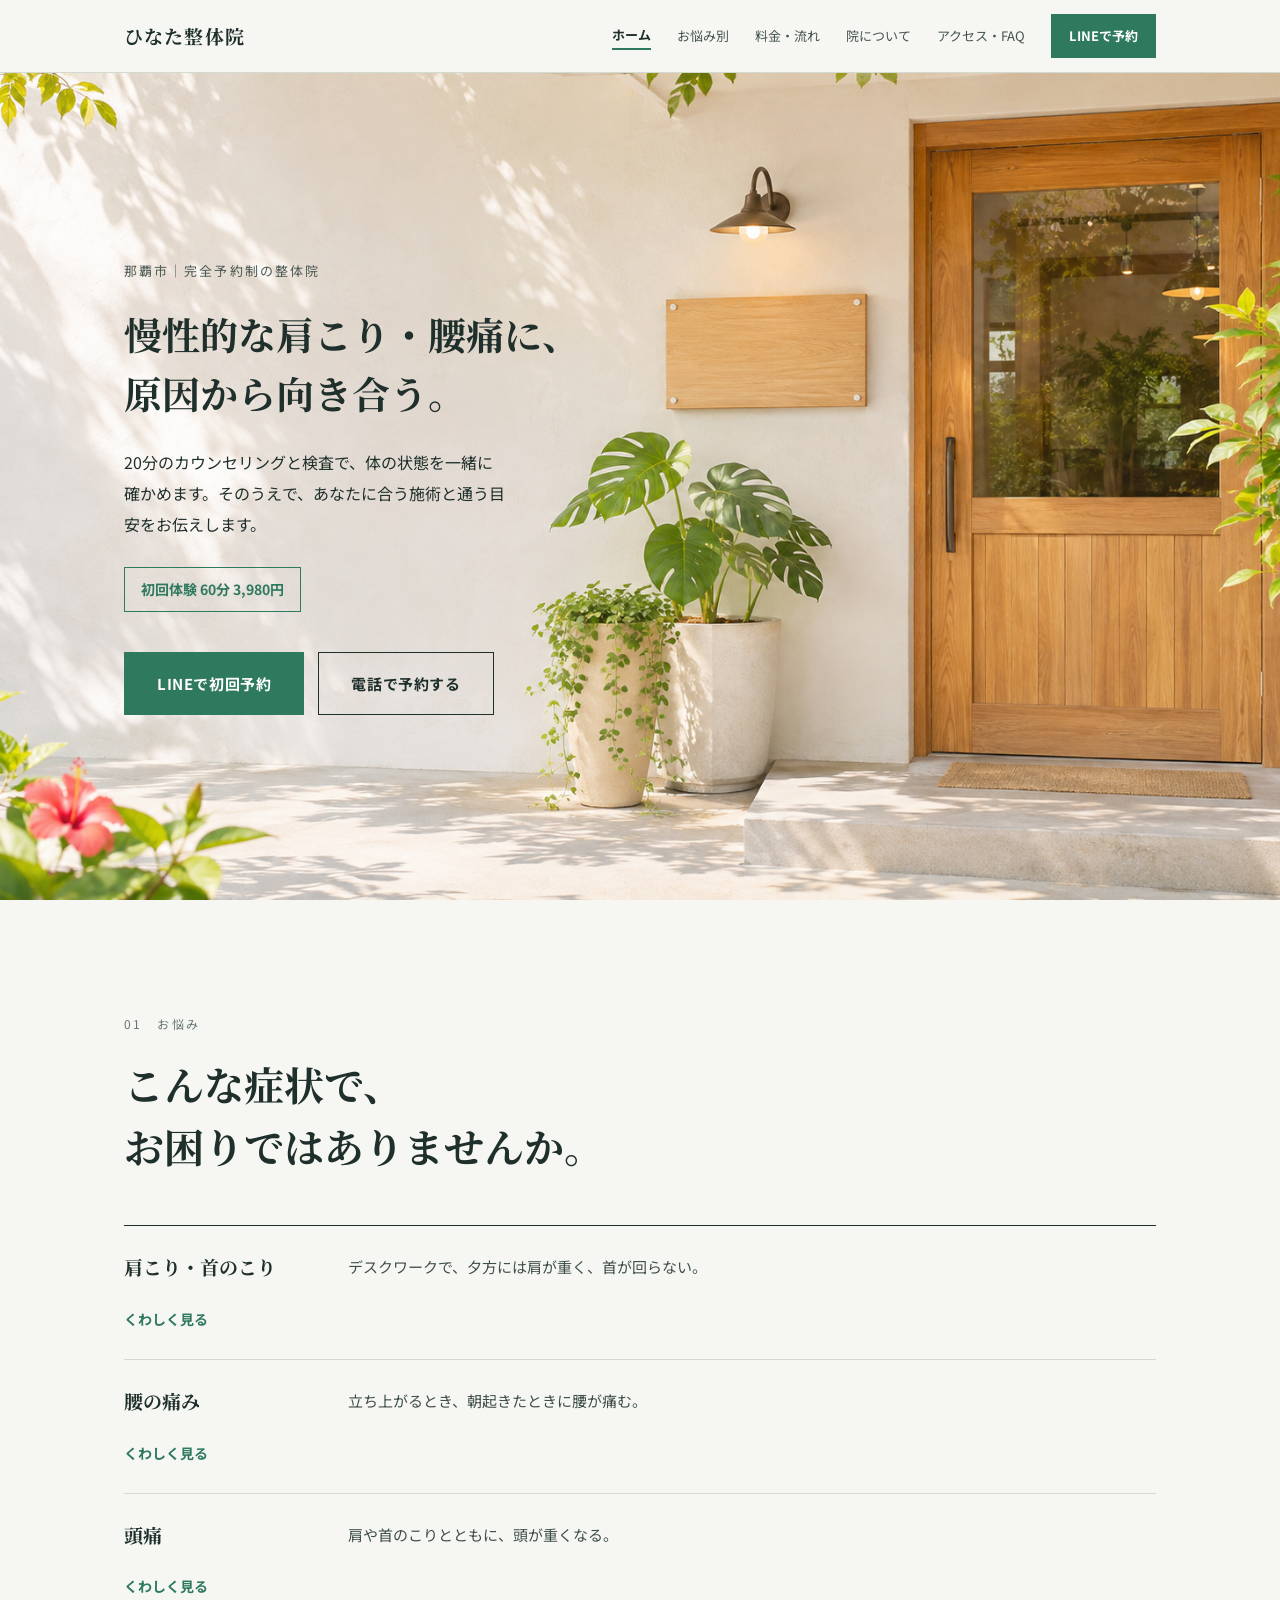
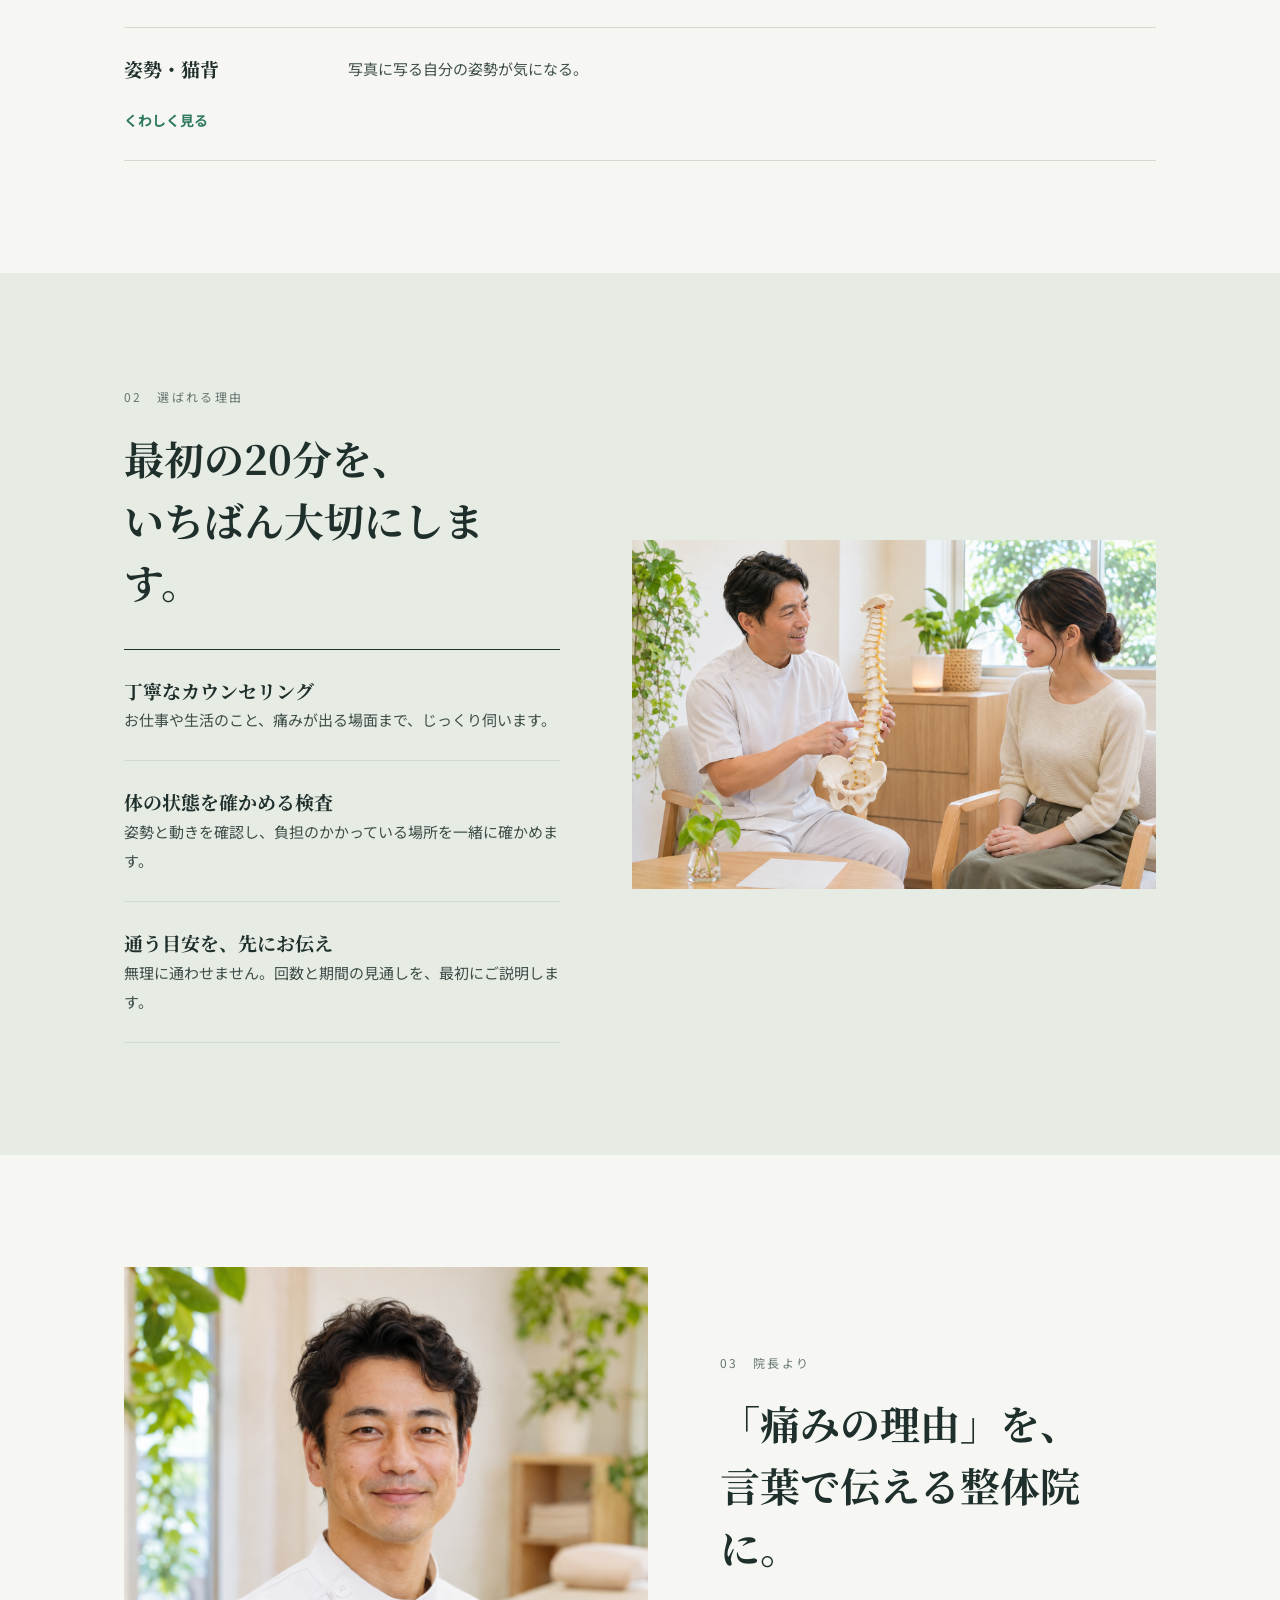
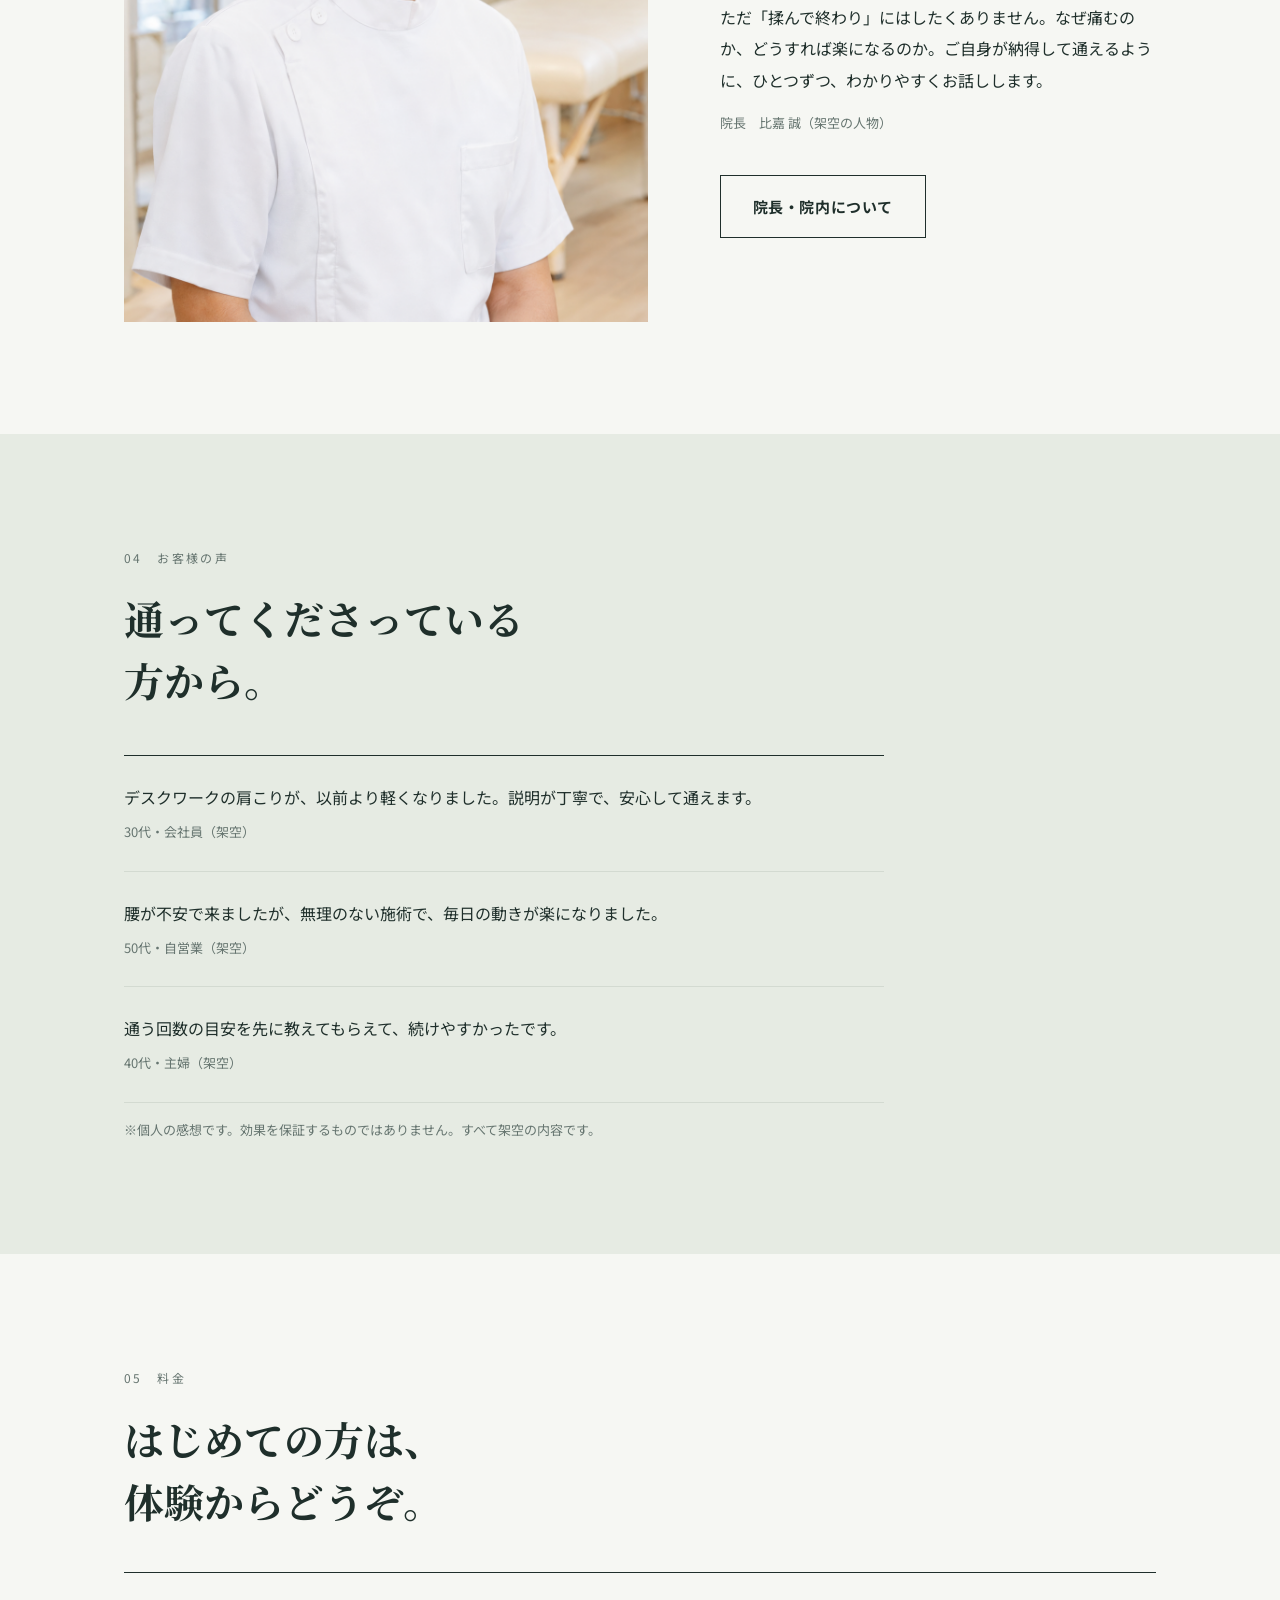
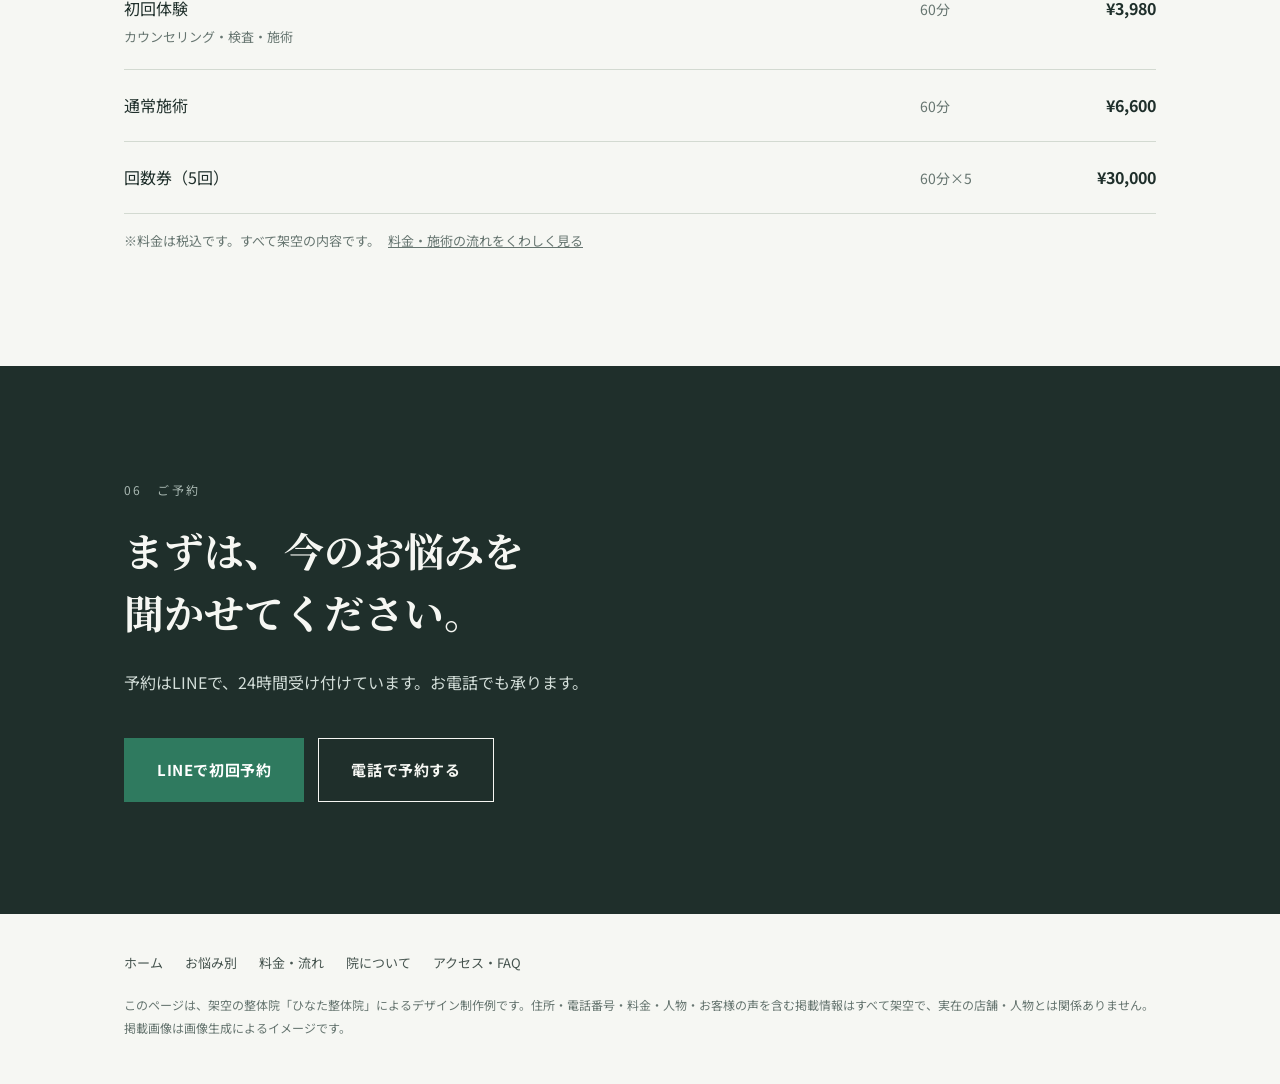
==== index.html @ 73a2a400 "サイトを追加 Co-Authored-By: Claude Sonnet 5.5 <noreply@anthropic.com>" ====
<!doctype html>
<html lang="ja" class="home">
<head>
<meta charset="utf-8">
<meta name="viewport" content="width=device-width, initial-scale=1">
<title>ひなた整体院｜那覇市の肩こり・腰痛の整体｜初回体験あり</title>
<meta name="description" content="那覇市の整体院「ひなた整体院」。慢性的な肩こり・腰痛・頭痛・姿勢の悩みに、20分のカウンセリングと検査から向き合います。初回体験3,980円。※架空の整体院によるデザイン制作例です。">
<script type="application/ld+json">
{"@context":"https://schema.org","@type":"HealthAndBeautyBusiness","name":"ひなた整体院（架空）","address":{"@type":"PostalAddress","addressRegion":"沖縄県","addressLocality":"那覇市","streetAddress":"○○1-2-3"},"telephone":"098-000-0000","openingHours":"Mo-Sa 09:30-20:00"}
</script>
<link rel="preconnect" href="https://fonts.googleapis.com">
<link rel="preconnect" href="https://fonts.gstatic.com" crossorigin>
<link href="https://fonts.googleapis.com/css2?family=Noto+Sans+JP:wght@400;500;700&family=Noto+Serif+JP:wght@500;700&display=swap" rel="stylesheet">
<link rel="stylesheet" href="style.css">
</head>
<body>
<header>
  <div class="wrap">
    <a class="brand" href="index.html">ひなた整体院</a>
    <nav>
      <a class="cur" href="index.html">ホーム</a>
      <a href="symptoms.html">お悩み別</a>
      <a href="price.html">料金・流れ</a>
      <a href="about.html">院について</a>
      <a href="access.html">アクセス・FAQ</a>
      <a class="btn-s" href="#" data-link="line">LINEで予約</a>
    </nav>
  </div>
</header>

<main>
  <div class="hero">
    <img src="images/hero.png" alt="ひなた整体院の入口">
    <div class="wrap">
      <div class="copy">
        <p class="sub">那覇市｜完全予約制の整体院</p>
        <h1>慢性的な肩こり・腰痛に、<br>原因から向き合う。</h1>
        <p class="lead">20分のカウンセリングと検査で、体の状態を一緒に確かめます。そのうえで、あなたに合う施術と通う目安をお伝えします。</p>
        <span class="offer">初回体験 60分 3,980円</span>
        <div class="actions">
          <a class="btn primary" href="#" data-link="line">LINEで初回予約</a>
          <a class="btn ghost" href="tel:0980000000">電話で予約する</a>
        </div>
      </div>
    </div>
  </div>

  <section>
    <div class="wrap">
      <p class="label">01　お悩み</p>
      <h2>こんな症状で、<br>お困りではありませんか。</h2>
      <ul class="rows">
        <li><h3>肩こり・首のこり</h3><p>デスクワークで、夕方には肩が重く、首が回らない。</p><a href="symptoms.html#shoulder">くわしく見る</a></li>
        <li><h3>腰の痛み</h3><p>立ち上がるとき、朝起きたときに腰が痛む。</p><a href="symptoms.html#back">くわしく見る</a></li>
        <li><h3>頭痛</h3><p>肩や首のこりとともに、頭が重くなる。</p><a href="symptoms.html#head">くわしく見る</a></li>
        <li><h3>姿勢・猫背</h3><p>写真に写る自分の姿勢が気になる。</p><a href="symptoms.html#posture">くわしく見る</a></li>
      </ul>
    </div>
  </section>

  <section class="tint">
    <div class="wrap split">
      <div>
        <p class="label">02　選ばれる理由</p>
        <h2>最初の20分を、<br>いちばん大切にします。</h2>
        <ul class="rows" style="margin-top:36px">
          <li style="grid-template-columns:1fr"><div><h3>丁寧なカウンセリング</h3><p>お仕事や生活のこと、痛みが出る場面まで、じっくり伺います。</p></div></li>
          <li style="grid-template-columns:1fr"><div><h3>体の状態を確かめる検査</h3><p>姿勢と動きを確認し、負担のかかっている場所を一緒に確かめます。</p></div></li>
          <li style="grid-template-columns:1fr"><div><h3>通う目安を、先にお伝え</h3><p>無理に通わせません。回数と期間の見通しを、最初にご説明します。</p></div></li>
        </ul>
      </div>
      <img class="land" src="images/counseling.png" alt="院長が脊柱の模型で説明するカウンセリングの様子" loading="lazy">
    </div>
  </section>

  <section>
    <div class="wrap split rev mobfirst">
      <img class="port" src="images/doctor.png" alt="院長の比嘉誠" loading="lazy">
      <div>
        <p class="label">03　院長より</p>
        <h2>「痛みの理由」を、<br>言葉で伝える整体院に。</h2>
        <p class="lead">ただ「揉んで終わり」にはしたくありません。なぜ痛むのか、どうすれば楽になるのか。ご自身が納得して通えるように、ひとつずつ、わかりやすくお話しします。</p>
        <p class="note">院長　比嘉 誠（架空の人物）</p>
        <div class="actions"><a class="btn ghost" href="about.html">院長・院内について</a></div>
      </div>
    </div>
  </section>

  <section class="tint voice">
    <div class="wrap">
      <p class="label">04　お客様の声</p>
      <h2>通ってくださっている<br>方から。</h2>
      <ul>
        <li><p>デスクワークの肩こりが、以前より軽くなりました。説明が丁寧で、安心して通えます。</p><span>30代・会社員（架空）</span></li>
        <li><p>腰が不安で来ましたが、無理のない施術で、毎日の動きが楽になりました。</p><span>50代・自営業（架空）</span></li>
        <li><p>通う回数の目安を先に教えてもらえて、続けやすかったです。</p><span>40代・主婦（架空）</span></li>
      </ul>
      <p class="note">※個人の感想です。効果を保証するものではありません。すべて架空の内容です。</p>
    </div>
  </section>

  <section>
    <div class="wrap">
      <p class="label">05　料金</p>
      <h2>はじめての方は、<br>体験からどうぞ。</h2>
      <div class="price">
        <div class="row"><div>初回体験<small>カウンセリング・検査・施術</small></div><span>60分</span><em>¥3,980</em></div>
        <div class="row"><div>通常施術</div><span>60分</span><em>¥6,600</em></div>
        <div class="row"><div>回数券（5回）</div><span>60分×5</span><em>¥30,000</em></div>
      </div>
      <p class="note">※料金は税込です。すべて架空の内容です。<a href="price.html" style="margin-left:8px">料金・施術の流れをくわしく見る</a></p>
    </div>
  </section>

  <section class="cta">
    <div class="wrap">
      <p class="label">06　ご予約</p>
      <h2>まずは、今のお悩みを<br>聞かせてください。</h2>
      <p class="lead">予約はLINEで、24時間受け付けています。お電話でも承ります。</p>
      <div class="actions">
        <a class="btn primary" href="#" data-link="line">LINEで初回予約</a>
        <a class="btn ghost" href="tel:0980000000">電話で予約する</a>
      </div>
    </div>
  </section>
</main>

<footer>
  <div class="wrap">
    <nav><a href="index.html">ホーム</a><a href="symptoms.html">お悩み別</a><a href="price.html">料金・流れ</a><a href="about.html">院について</a><a href="access.html">アクセス・FAQ</a></nav>
    このページは、架空の整体院「ひなた整体院」によるデザイン制作例です。住所・電話番号・料金・人物・お客様の声を含む掲載情報はすべて架空で、実在の店舗・人物とは関係ありません。掲載画像は画像生成によるイメージです。
  </div>
</footer>

<nav class="bar" aria-label="ご予約"><a class="main" href="#" data-link="line">LINEで予約</a><a href="tel:0980000000">電話</a></nav>
</body>
</html>
---- style.css ----
:root{--ink:#1f2f2b;--paper:#f6f7f3;--sand:#e6ebe3;--accent:#2f7a5f;--mute:#667570;--line:#d3dad1;--gutter:24px}
*{box-sizing:border-box;margin:0;padding:0}
html{scroll-behavior:smooth}
body{font-family:"Noto Sans JP",sans-serif;color:var(--ink);background:var(--paper);line-height:1.95;font-size:16px;-webkit-font-smoothing:antialiased}
img{display:block;max-width:100%;height:auto}
a{color:inherit}
.wrap{max-width:1080px;margin:0 auto;padding:0 var(--gutter)}

/* header */
header{position:relative;z-index:5;background:var(--paper);border-bottom:1px solid var(--line)}
header .wrap{display:flex;justify-content:space-between;align-items:center;height:72px}
.brand{font-family:"Noto Serif JP",serif;font-weight:700;font-size:19px;letter-spacing:.06em;text-decoration:none}
header nav{display:flex;gap:26px;align-items:center}
header nav a{text-decoration:none;font-size:13px;color:#46544f}
header nav a.cur{font-weight:700;color:var(--ink);border-bottom:2px solid var(--accent)}
header nav a.btn-s{background:var(--accent);color:#fff;padding:9px 18px;font-weight:700;border:0}

/* buttons */
.btn{display:inline-block;text-decoration:none;font-weight:700;font-size:15px;letter-spacing:.04em;padding:16px 32px;border:1px solid var(--accent)}
.btn.primary{background:var(--accent);color:#fff}
.btn.primary:hover{background:#25644e;border-color:#25644e}
.btn.ghost{color:var(--ink);border-color:var(--ink)}
.btn.ghost:hover{background:var(--ink);color:var(--paper)}
.actions{display:flex;flex-wrap:wrap;gap:14px;margin-top:40px}

/* typography */
section{padding:112px 0}
.label{font-size:12px;letter-spacing:.2em;color:var(--mute);margin-bottom:18px}
h1,h2,h3{font-family:"Noto Serif JP",serif;line-height:1.55}
h2{font-size:clamp(26px,3.6vw,40px)}
.lead{margin-top:24px;max-width:34em}
.note{margin-top:14px;font-size:13px;color:var(--mute)}

/* hero (home) */
.hero{position:relative;min-height:calc(100svh - 73px);display:flex;align-items:center;background:var(--sand);overflow:hidden}
.hero img{position:absolute;inset:0;width:100%;height:100%;object-fit:cover;object-position:72% center}
.hero .wrap{position:relative;z-index:2;width:100%}
.hero .copy{max-width:480px}
.hero .sub{font-size:13px;letter-spacing:.16em;color:#4b5a55;margin-bottom:22px}
.hero h1{font-size:clamp(26px,3vw,38px)}
.hero .lead{max-width:24em}
.offer{display:inline-block;margin-top:26px;padding:8px 16px;border:1px solid var(--accent);color:var(--accent);font-weight:700;font-size:14px}

/* page title (sub pages) */
.pagehead{padding:72px 0 24px}
.pagehead h1{font-size:clamp(28px,4vw,42px)}
.pagehead .lead{margin-top:16px}

/* lists */
.rows{list-style:none;border-top:1px solid var(--ink);margin-top:48px}
.rows li{display:grid;grid-template-columns:200px 1fr;gap:24px;padding:26px 0;border-bottom:1px solid var(--line)}
.rows li h3{font-size:19px}
.rows li p{font-size:15px;color:#3f4e49}
.rows li a{font-size:14px;font-weight:700;color:var(--accent);text-decoration:none}

/* grids */
.split{display:grid;grid-template-columns:5fr 6fr;gap:72px;align-items:center}
.split.rev{grid-template-columns:6fr 5fr}
.split img{width:100%;object-fit:cover}
.split img.land{aspect-ratio:3/2}
.split img.port{aspect-ratio:4/5}
.tint{background:var(--sand)}

/* price table */
.price{margin-top:40px;border-top:1px solid var(--ink)}
.price .row{display:grid;grid-template-columns:1fr 90px 130px;gap:16px;padding:20px 0;border-bottom:1px solid var(--line);align-items:baseline}
.price .row span{color:var(--mute);font-size:14px}
.price .row em{font-style:normal;font-weight:700;text-align:right}
.price .row small{display:block;font-size:13px;color:var(--mute)}

/* steps */
.steps{list-style:none;margin-top:40px;border-top:1px solid var(--ink)}
.steps li{padding:22px 0;border-bottom:1px solid var(--line)}
.steps b{display:block;font-size:18px}
.steps span{font-size:15px;color:#3f4e49}

/* voice */
.voice ul{list-style:none;margin-top:44px;max-width:760px;border-top:1px solid var(--ink)}
.voice li{padding:26px 0;border-bottom:1px solid var(--line)}
.voice li span{display:block;margin-top:6px;font-size:13px;color:var(--mute)}

/* faq / info */
.faq{margin-top:40px;max-width:760px;border-top:1px solid var(--ink)}
.faq div{padding:22px 0;border-bottom:1px solid var(--line)}
.faq b{display:block}
.faq span{font-size:15px;color:#3f4e49}
.info{margin-top:32px;border-top:1px solid var(--ink)}
.info .row{display:grid;grid-template-columns:100px 1fr;gap:16px;padding:16px 0;border-bottom:1px solid var(--line);font-size:15px}
.info dt{color:var(--mute)}
.info a{text-decoration:underline;text-underline-offset:3px}

/* cta band */
.cta{background:var(--ink);color:var(--paper)}
.cta .label{color:#a9b8b2}
.cta .lead{color:#d3ded9}
.cta .btn.ghost{color:var(--paper);border-color:var(--paper)}
.cta .btn.ghost:hover{background:var(--paper);color:var(--ink)}

footer{padding:36px 0 44px;font-size:12px;color:var(--mute)}
footer nav{display:flex;flex-wrap:wrap;gap:8px 22px;margin-bottom:18px}
footer nav a{text-decoration:none;font-size:13px;color:#46544f}
.bar{display:none}

@media(max-width:820px){
  :root{--gutter:20px}
  section{padding:72px 0}
  header nav a:not(.btn-s){display:none}
  .hero{flex-direction:column;align-items:stretch;min-height:0;padding-top:48px}
  .hero .wrap{order:1}
  .hero .copy{max-width:none}
  .hero img{order:2;position:static;aspect-ratio:4/5;height:auto;margin-top:44px;object-position:78% center}
  .rows li{grid-template-columns:1fr;gap:6px}
  .split,.split.rev{grid-template-columns:1fr;gap:36px}
  .split.mobfirst img{order:-1}
  .price .row{grid-template-columns:1fr auto;gap:2px 12px}
  .price .row span{grid-column:1;grid-row:2}
  .price .row em{grid-column:2;grid-row:1 / span 2;align-self:center}
  .actions .btn{flex:1 1 100%;text-align:center}
  body{padding-bottom:68px}
  .bar{display:grid;grid-template-columns:1.4fr 1fr;position:fixed;left:0;right:0;bottom:0;z-index:20;background:var(--paper);border-top:1px solid var(--line)}
  .bar a{text-align:center;text-decoration:none;font-size:14px;font-weight:700;padding:14px 4px}
  .bar a.main{background:var(--accent);color:#fff}
  .bar a+a{border-left:1px solid var(--line)}
}
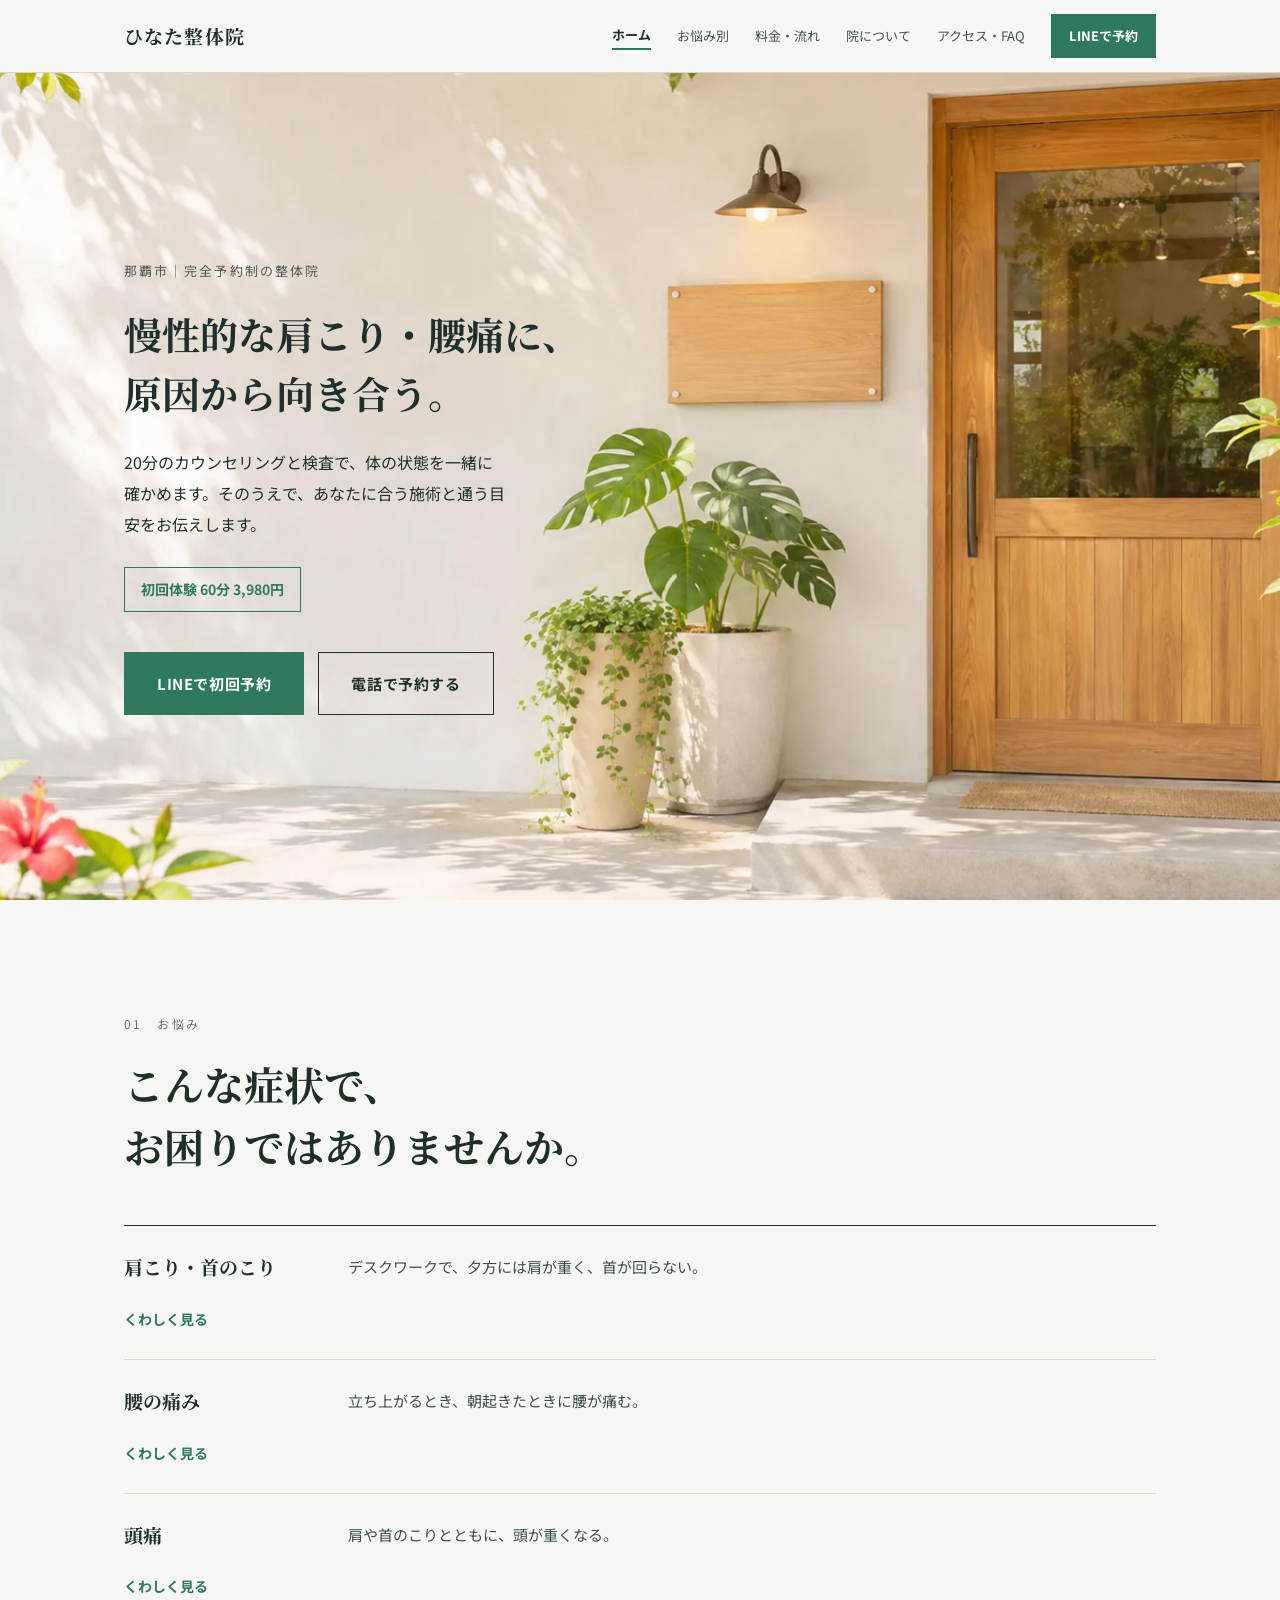
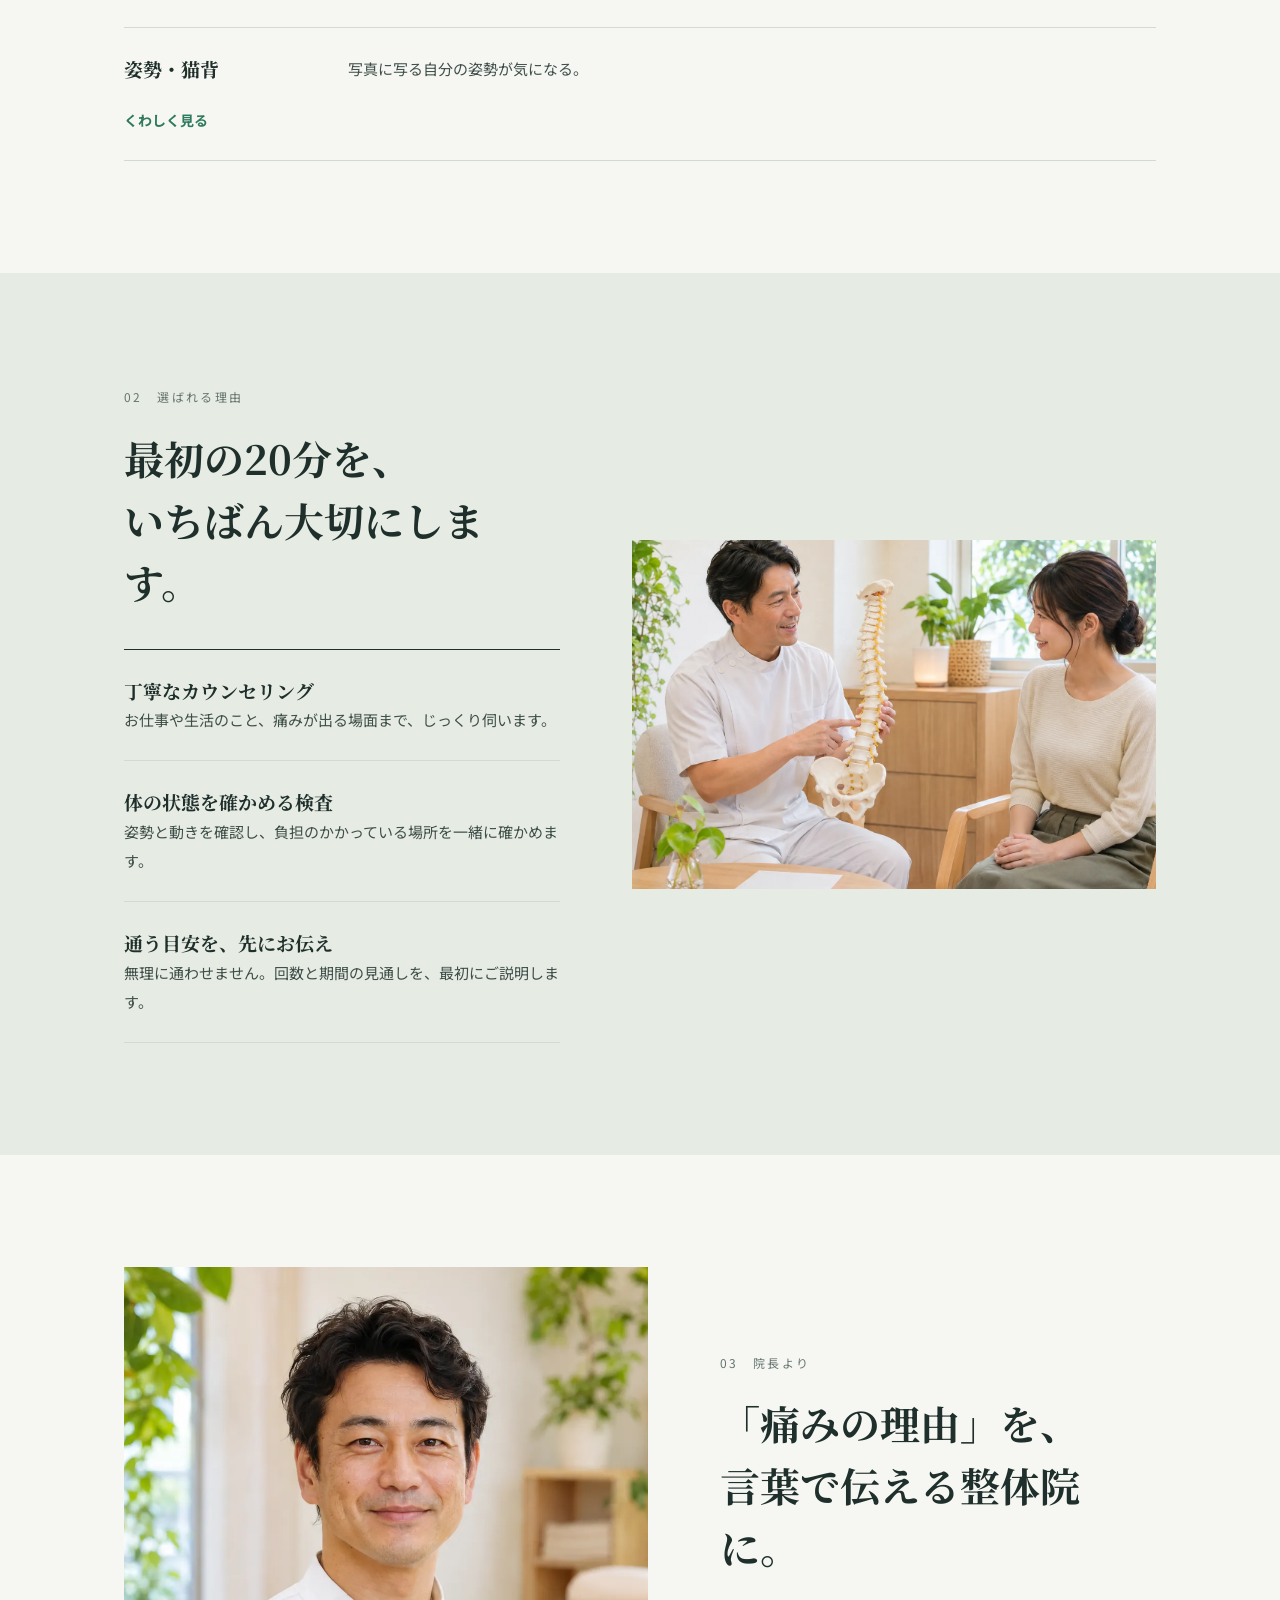
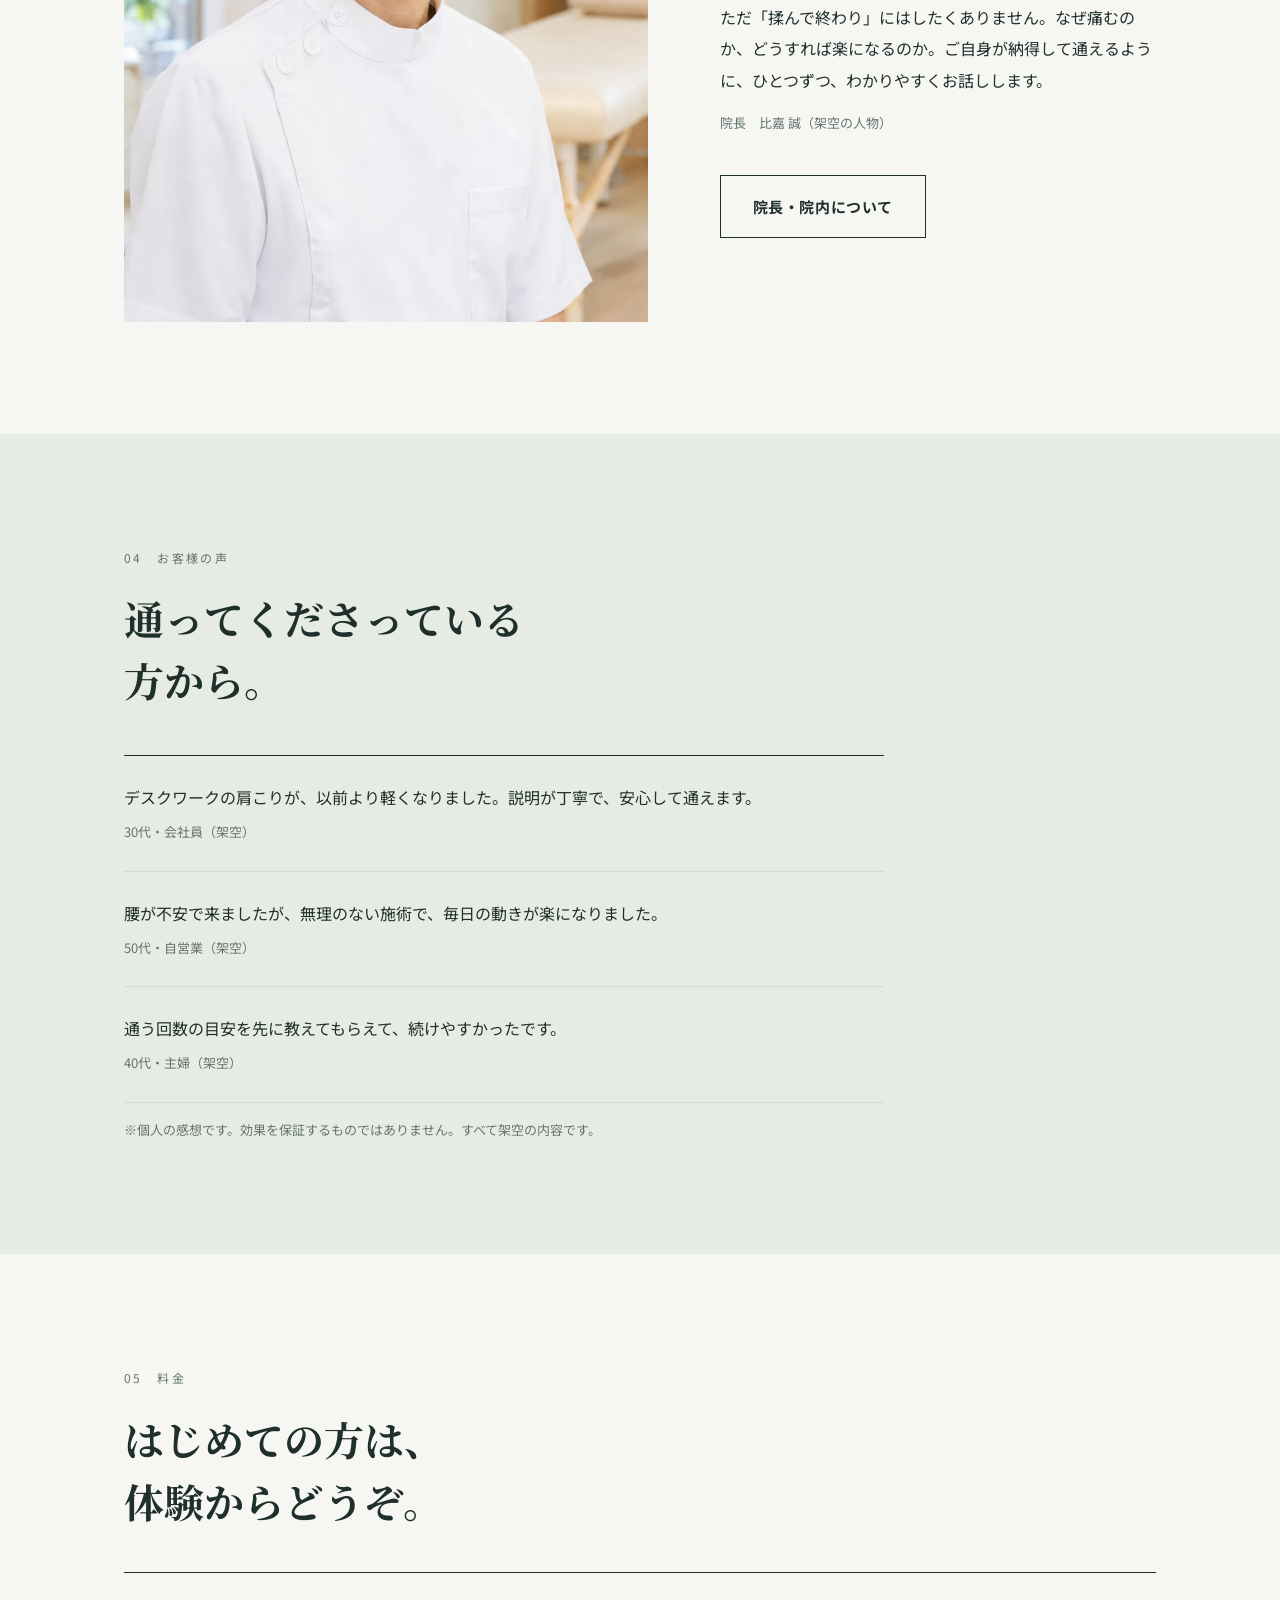
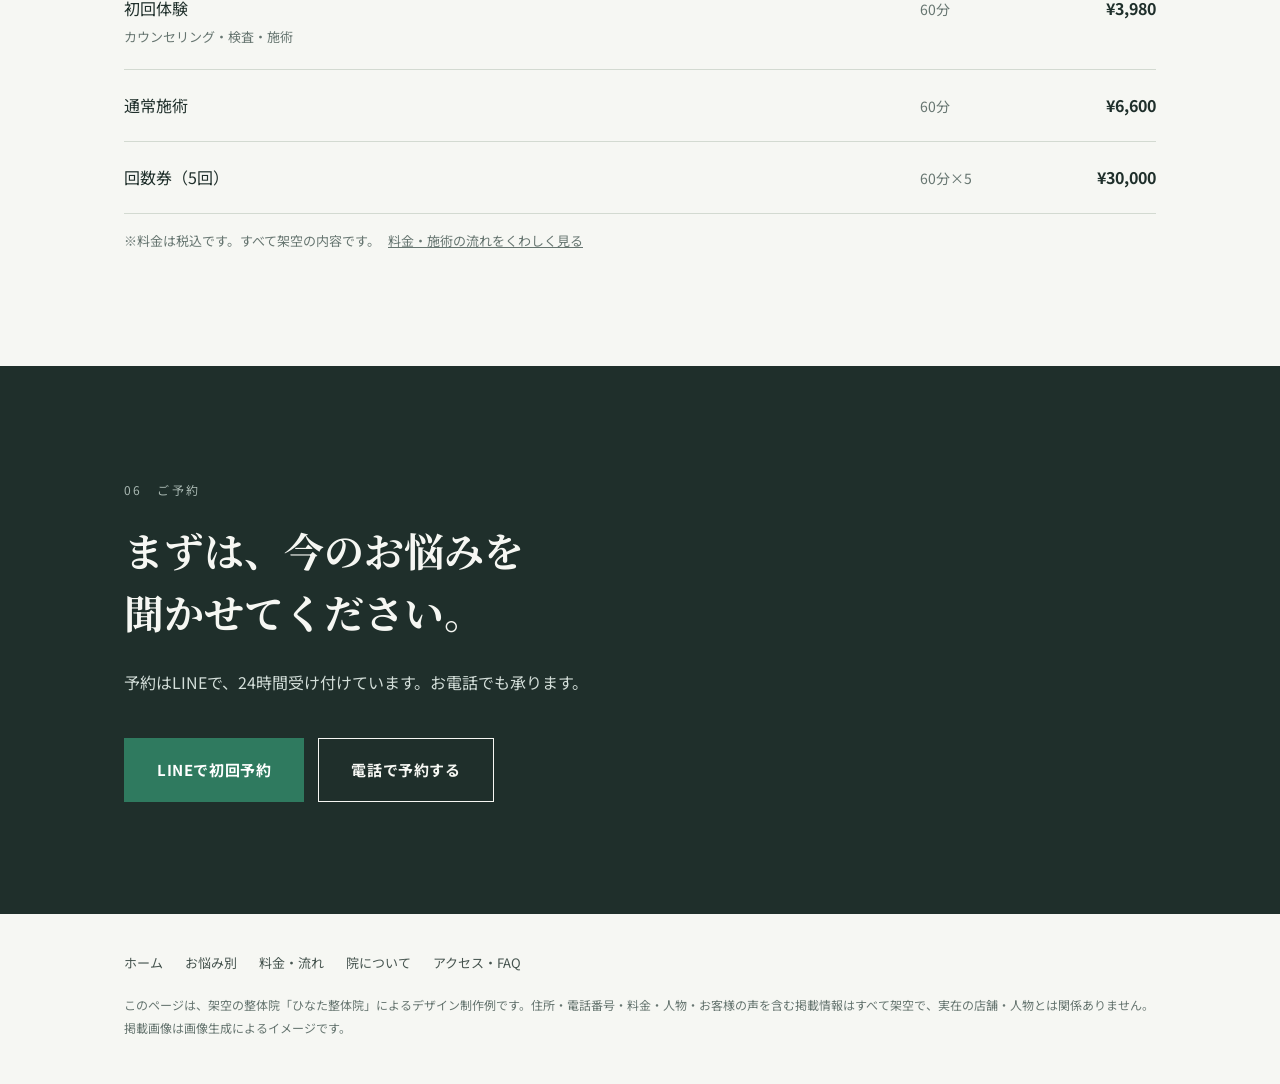
==== commit 32513bad: "表示速度の改善（画像をWebPに軽量化）とスクロール演出の追加 Co-Authored-By: Claude Sonnet 5.5 <noreply@anthropic.com>" ====
--- a/index.html
+++ b/index.html
@@ -12,6 +12,8 @@
 <link rel="preconnect" href="https://fonts.gstatic.com" crossorigin>
 <link href="https://fonts.googleapis.com/css2?family=Noto+Sans+JP:wght@400;500;700&family=Noto+Serif+JP:wght@500;700&display=swap" rel="stylesheet">
 <link rel="stylesheet" href="style.css">
+<link rel="stylesheet" href="motion.css">
+<link rel="preload" as="image" href="images/hero.webp">
 </head>
 <body>
 <header>
@@ -30,7 +32,7 @@
 
 <main>
   <div class="hero">
-    <img src="images/hero.png" alt="ひなた整体院の入口">
+    <img fetchpriority="high" decoding="async" src="images/hero.webp" alt="ひなた整体院の入口">
     <div class="wrap">
       <div class="copy">
         <p class="sub">那覇市｜完全予約制の整体院</p>
@@ -69,13 +71,13 @@
           <li style="grid-template-columns:1fr"><div><h3>通う目安を、先にお伝え</h3><p>無理に通わせません。回数と期間の見通しを、最初にご説明します。</p></div></li>
         </ul>
       </div>
-      <img class="land" src="images/counseling.png" alt="院長が脊柱の模型で説明するカウンセリングの様子" loading="lazy">
+      <img class="land" src="images/counseling.webp" alt="院長が脊柱の模型で説明するカウンセリングの様子" loading="lazy" decoding="async">
     </div>
   </section>
 
   <section>
     <div class="wrap split rev mobfirst">
-      <img class="port" src="images/doctor.png" alt="院長の比嘉誠" loading="lazy">
+      <img class="port" src="images/doctor.webp" alt="院長の比嘉誠" loading="lazy" decoding="async">
       <div>
         <p class="label">03　院長より</p>
         <h2>「痛みの理由」を、<br>言葉で伝える整体院に。</h2>
@@ -133,5 +135,6 @@
 </footer>
 
 <nav class="bar" aria-label="ご予約"><a class="main" href="#" data-link="line">LINEで予約</a><a href="tel:0980000000">電話</a></nav>
+<script src="motion.js" defer></script>
 </body>
 </html>
--- a/motion.css
+++ b/motion.css
@@ -0,0 +1,37 @@
+/* スクロール演出 */
+html.mo body{transition:background-color 1.1s ease}
+.mo [data-bg]{background:transparent}
+
+/* 見出しの折り返しを整える（1文字だけ残らないように） */
+h1,h2,h3{text-wrap:balance}
+@media(max-width:820px){.core .pw img{object-position:64% center}}
+
+/* 出現 */
+.mo .rv{opacity:0;transform:translate3d(0,26px,0);transition:opacity 1s cubic-bezier(.2,.7,.2,1) var(--d,0s),transform 1s cubic-bezier(.2,.7,.2,1) var(--d,0s)}
+.mo .rv.in{opacity:1;transform:none}
+.mo .rvi{opacity:0;transform:translate3d(0,36px,0);transition:opacity 1.1s cubic-bezier(.2,.7,.2,1),transform 1.1s cubic-bezier(.2,.7,.2,1)}
+.mo .rvi.in{opacity:1;transform:none}
+
+/* 写真の枠 */
+.mo .pw{overflow:hidden}
+.mo .pw img{transform-origin:center;backface-visibility:hidden}
+@media(max-width:820px){
+  .mo .owner .pw,.mo .split.mobfirst .pw{order:-1}
+  .mo .scene .grid>.pw{order:2}
+}
+
+/* ヒーロー冒頭 */
+@keyframes moIn{from{opacity:0;transform:translate3d(0,22px,0)}to{opacity:1;transform:none}}
+.mo .hero .copy>*{animation:moIn 1.1s cubic-bezier(.2,.7,.2,1) both}
+.mo .hero .copy>*:nth-child(1){animation-delay:.15s}
+.mo .hero .copy>*:nth-child(2){animation-delay:.3s}
+.mo .hero .copy>*:nth-child(3){animation-delay:.45s}
+.mo .hero .copy>*:nth-child(4){animation-delay:.6s}
+.mo .hero img{transform-origin:center;backface-visibility:hidden}
+
+/* 進行バー */
+.mo-prog{position:fixed;left:0;top:0;right:0;height:3px;background:var(--accent,#efc419);transform:scaleX(0);transform-origin:left;z-index:50;pointer-events:none}
+
+/* ジム：見出しを力強く切り出す */
+body[data-fx~=wipe] h2.rv{opacity:1;transform:translate3d(-14px,0,0);clip-path:inset(0 100% 0 0);transition:clip-path .9s cubic-bezier(.7,0,.2,1) var(--d,0s),transform .9s cubic-bezier(.2,.7,.2,1) var(--d,0s)}
+body[data-fx~=wipe] h2.rv.in{clip-path:inset(0 0 0 0);transform:none}
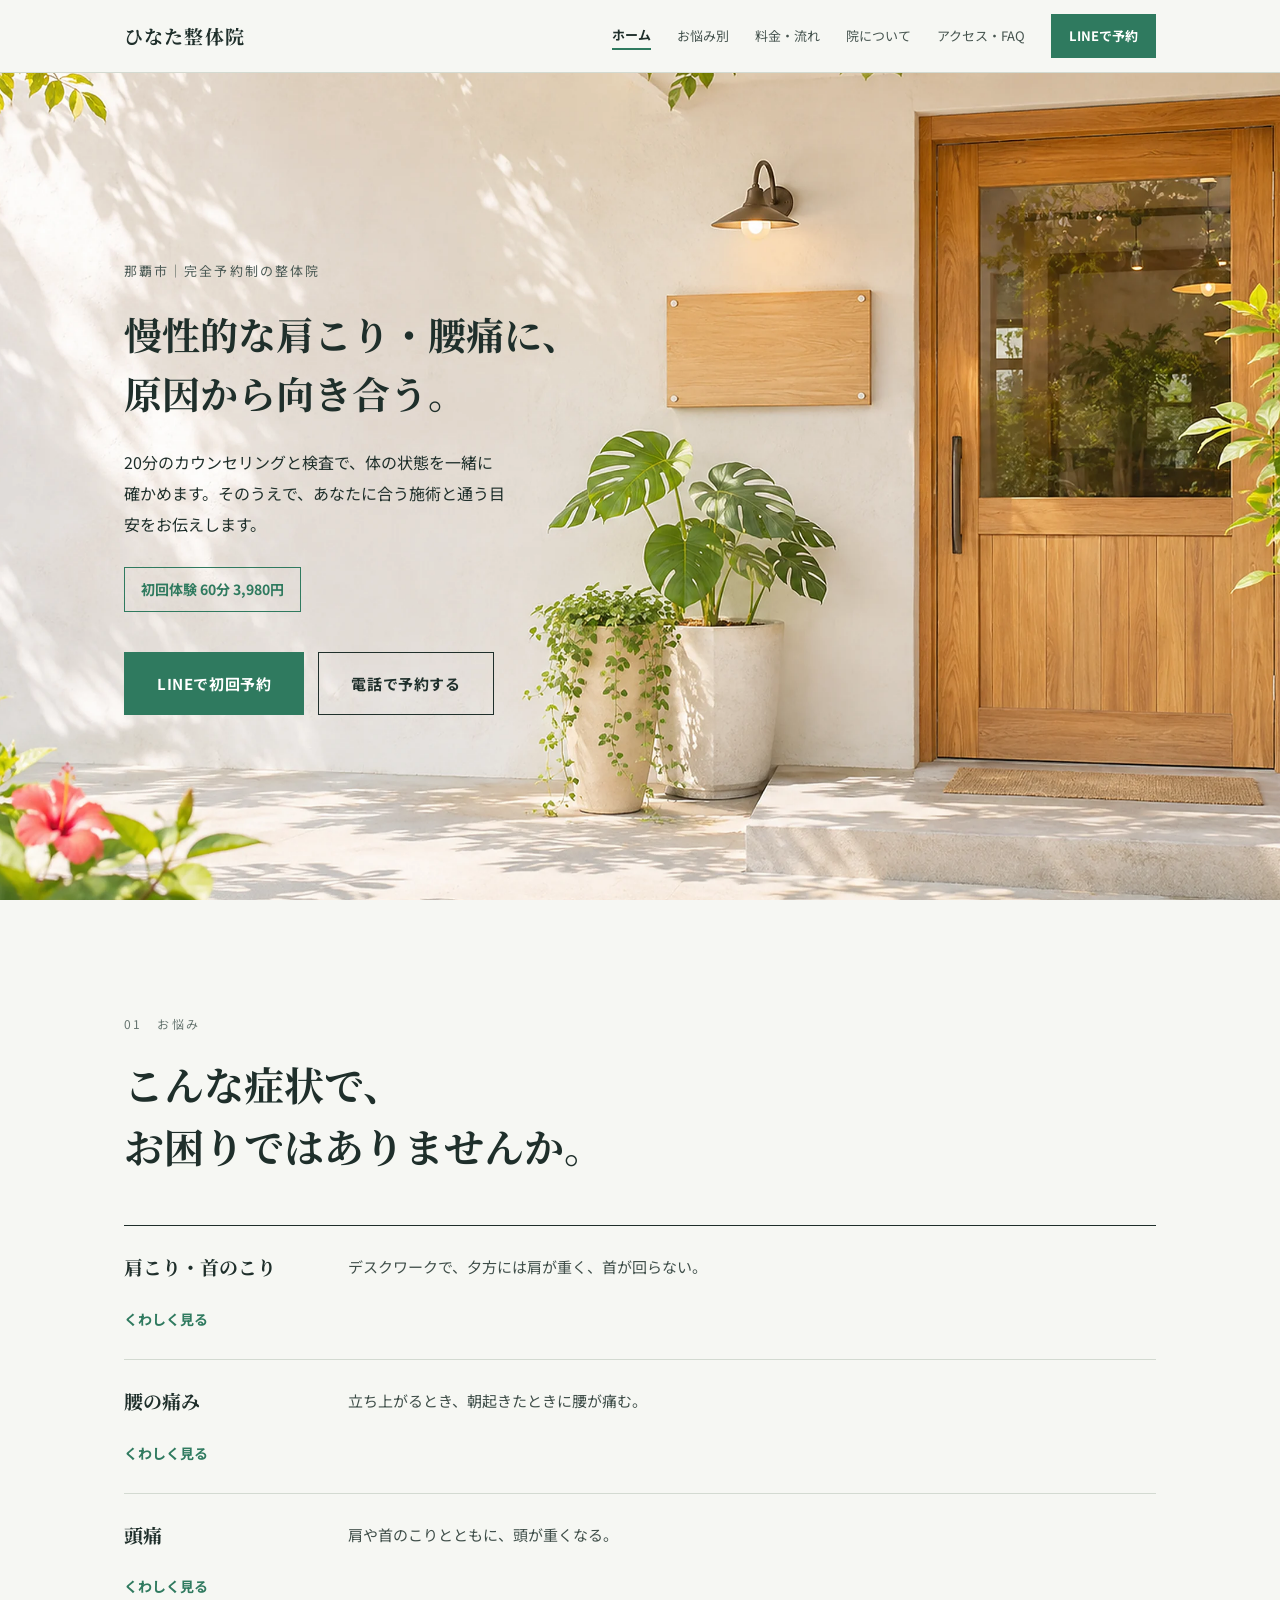
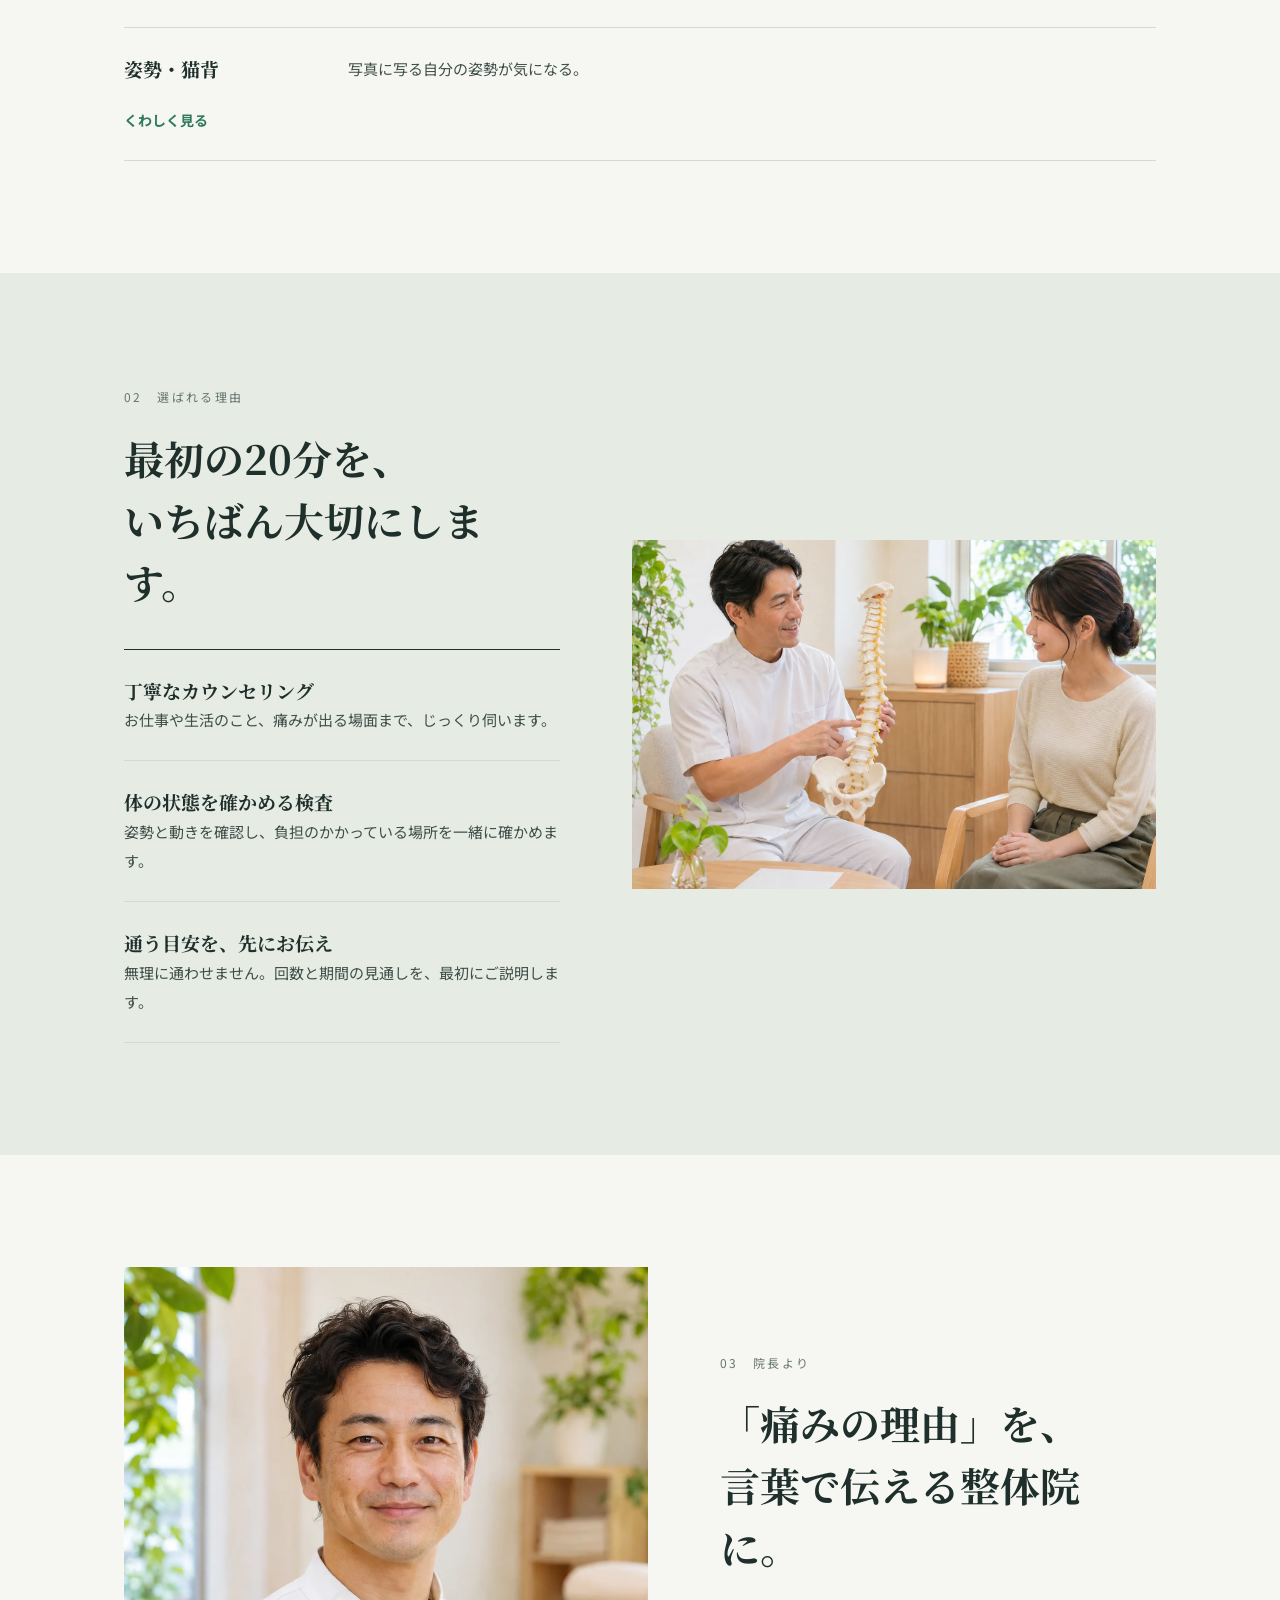
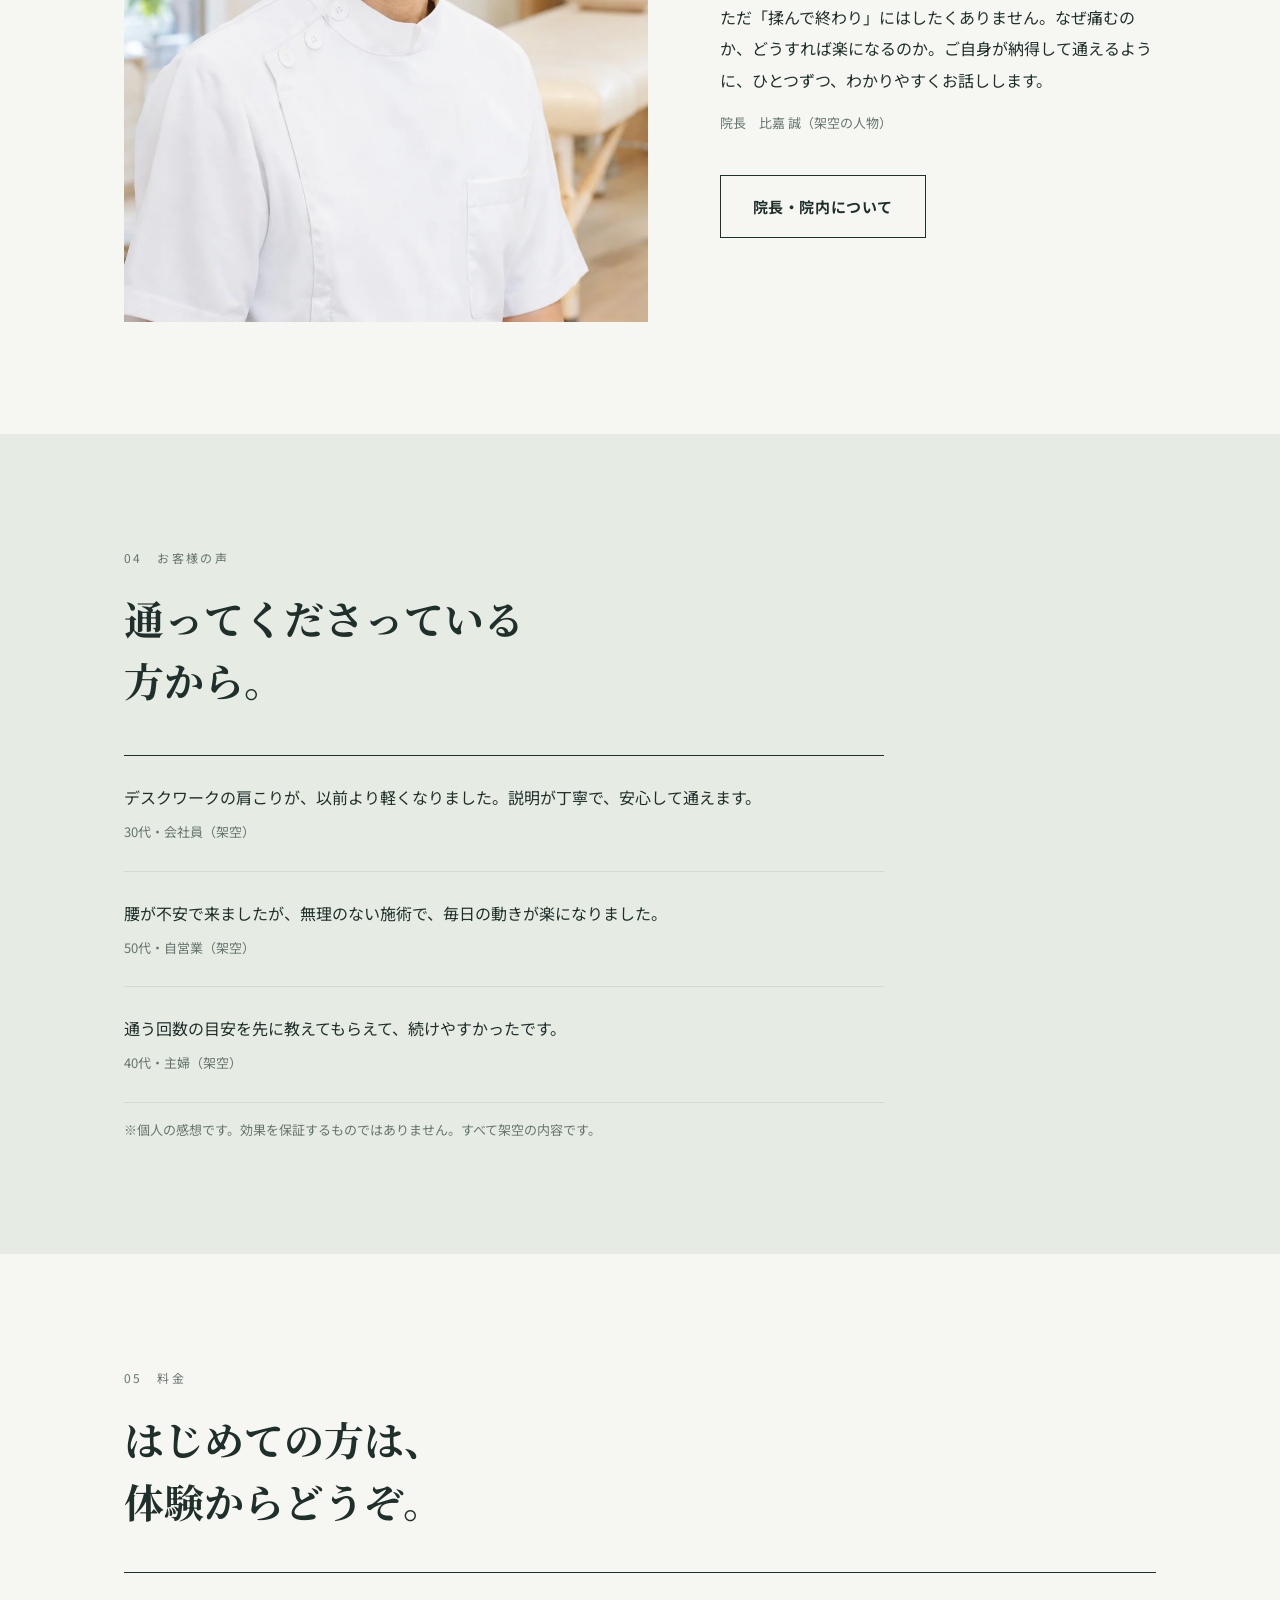
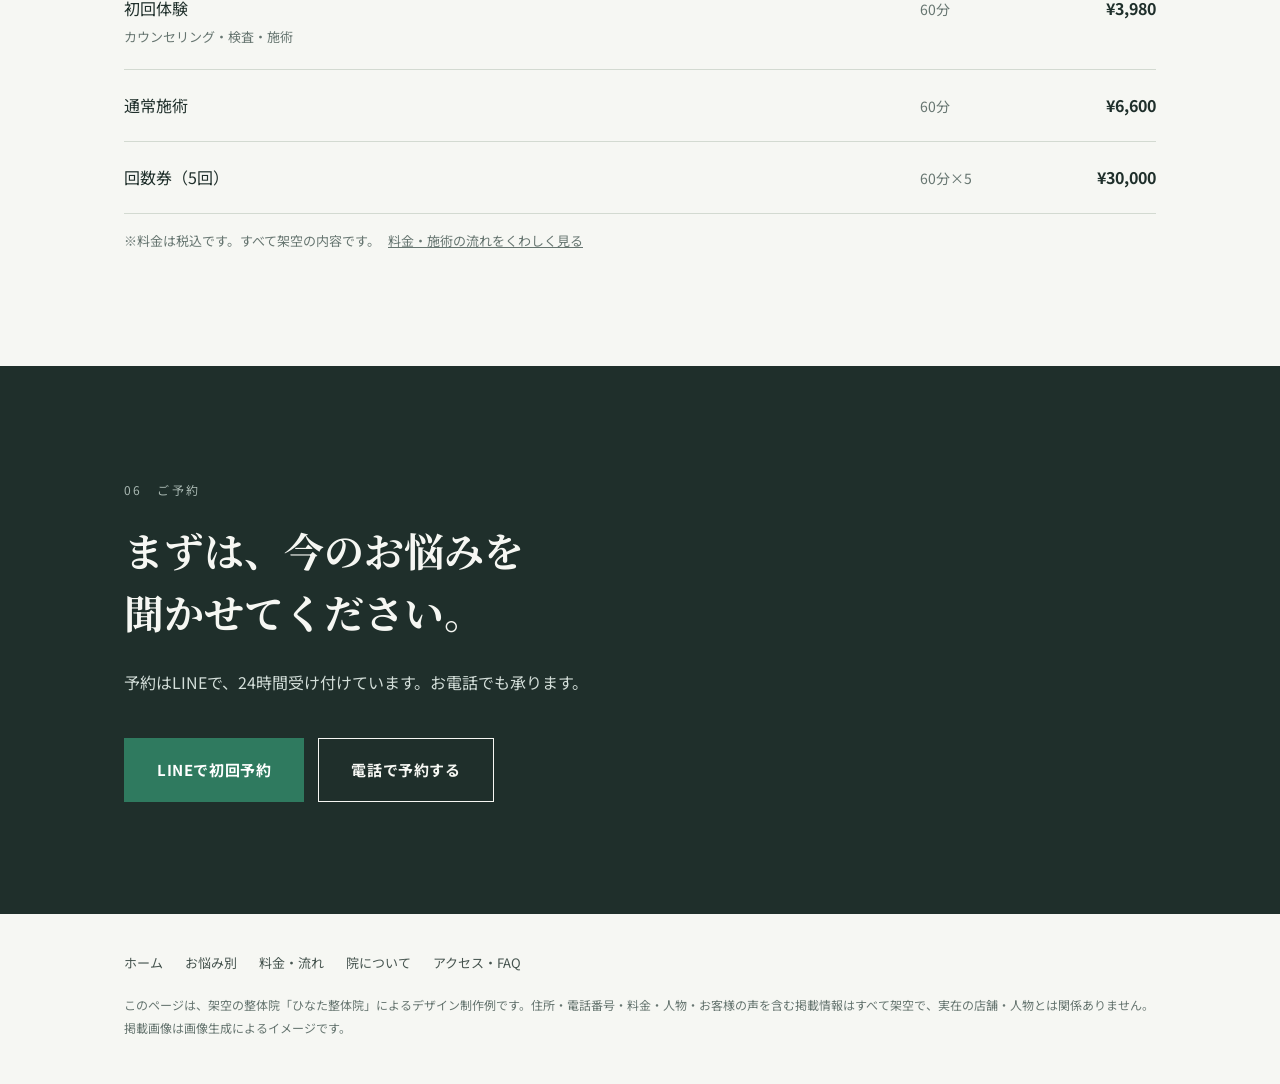
==== commit 95415917: "高優先度の改善（リンク動作・OGP・ヘッダー/メニュー・商品情報・一覧のサムネイルなど） Co-Authored-By: Claude Sonnet 5.5 <noreply@anthropic.co" ====
--- a/index.html
+++ b/index.html
@@ -5,6 +5,15 @@
 <meta name="viewport" content="width=device-width, initial-scale=1">
 <title>ひなた整体院｜那覇市の肩こり・腰痛の整体｜初回体験あり</title>
 <meta name="description" content="那覇市の整体院「ひなた整体院」。慢性的な肩こり・腰痛・頭痛・姿勢の悩みに、20分のカウンセリングと検査から向き合います。初回体験3,980円。※架空の整体院によるデザイン制作例です。">
+<link rel="canonical" href="https://agarieyrn-create.github.io/hinata-seitai-hp/">
+<meta property="og:type" content="website">
+<meta property="og:locale" content="ja_JP">
+<meta property="og:title" content="ひなた整体院｜那覇市の肩こり・腰痛の整体｜初回体験あり">
+<meta property="og:description" content="那覇市の整体院「ひなた整体院」。慢性的な肩こり・腰痛・頭痛・姿勢の悩みに、20分のカウンセリングと検査から向き合います。初回体験3,980円。※架空の整体院によるデザイン制作例です。">
+<meta property="og:url" content="https://agarieyrn-create.github.io/hinata-seitai-hp/">
+<meta property="og:image" content="https://agarieyrn-create.github.io/hinata-seitai-hp/images/ogp.jpg">
+<meta name="twitter:card" content="summary_large_image">
+<link rel="icon" href="data:image/svg+xml,%3Csvg xmlns='http://www.w3.org/2000/svg' viewBox='0 0 32 32'%3E%3Crect width='32' height='32' fill='%232f7a5f'/%3E%3C/svg%3E">
 <script type="application/ld+json">
 {"@context":"https://schema.org","@type":"HealthAndBeautyBusiness","name":"ひなた整体院（架空）","address":{"@type":"PostalAddress","addressRegion":"沖縄県","addressLocality":"那覇市","streetAddress":"○○1-2-3"},"telephone":"098-000-0000","openingHours":"Mo-Sa 09:30-20:00"}
 </script>
@@ -135,6 +144,7 @@
 </footer>
 
 <nav class="bar" aria-label="ご予約"><a class="main" href="#" data-link="line">LINEで予約</a><a href="tel:0980000000">電話</a></nav>
+<script src="links.js" defer></script>
 <script src="motion.js" defer></script>
 </body>
 </html>
--- a/style.css
+++ b/style.css
@@ -104,7 +104,12 @@
 @media(max-width:820px){
   :root{--gutter:20px}
   section{padding:72px 0}
-  header nav a:not(.btn-s){display:none}
+  header .wrap{position:relative;flex-wrap:wrap;height:auto;padding-top:14px}
+  header .brand{line-height:40px}
+  header nav{width:calc(100% + 40px);margin:12px -20px 0;padding:0 20px;gap:22px;overflow-x:auto;white-space:nowrap;border-top:1px solid var(--line);height:46px;scrollbar-width:none}
+  header nav::-webkit-scrollbar{display:none}
+  header nav a:not(.btn-s){flex:none}
+  header nav a.btn-s{position:absolute;top:14px;right:20px;padding:9px 16px}
   .hero{flex-direction:column;align-items:stretch;min-height:0;padding-top:48px}
   .hero .wrap{order:1}
   .hero .copy{max-width:none}
--- a/motion.css
+++ b/motion.css
@@ -35,3 +35,9 @@
 /* ジム：見出しを力強く切り出す */
 body[data-fx~=wipe] h2.rv{opacity:1;transform:translate3d(-14px,0,0);clip-path:inset(0 100% 0 0);transition:clip-path .9s cubic-bezier(.7,0,.2,1) var(--d,0s),transform .9s cubic-bezier(.2,.7,.2,1) var(--d,0s)}
 body[data-fx~=wipe] h2.rv.in{clip-path:inset(0 0 0 0);transform:none}
+
+/* リンク未設定のお知らせ */
+.toast{position:fixed;left:50%;bottom:88px;transform:translateX(-50%);background:#222;color:#fff;font-size:13px;line-height:1.6;padding:10px 16px;z-index:60;max-width:calc(100% - 32px);text-align:center}
+
+/* ヒーローの5番目の要素 */
+.mo .hero .copy>*:nth-child(5){animation-delay:.75s}
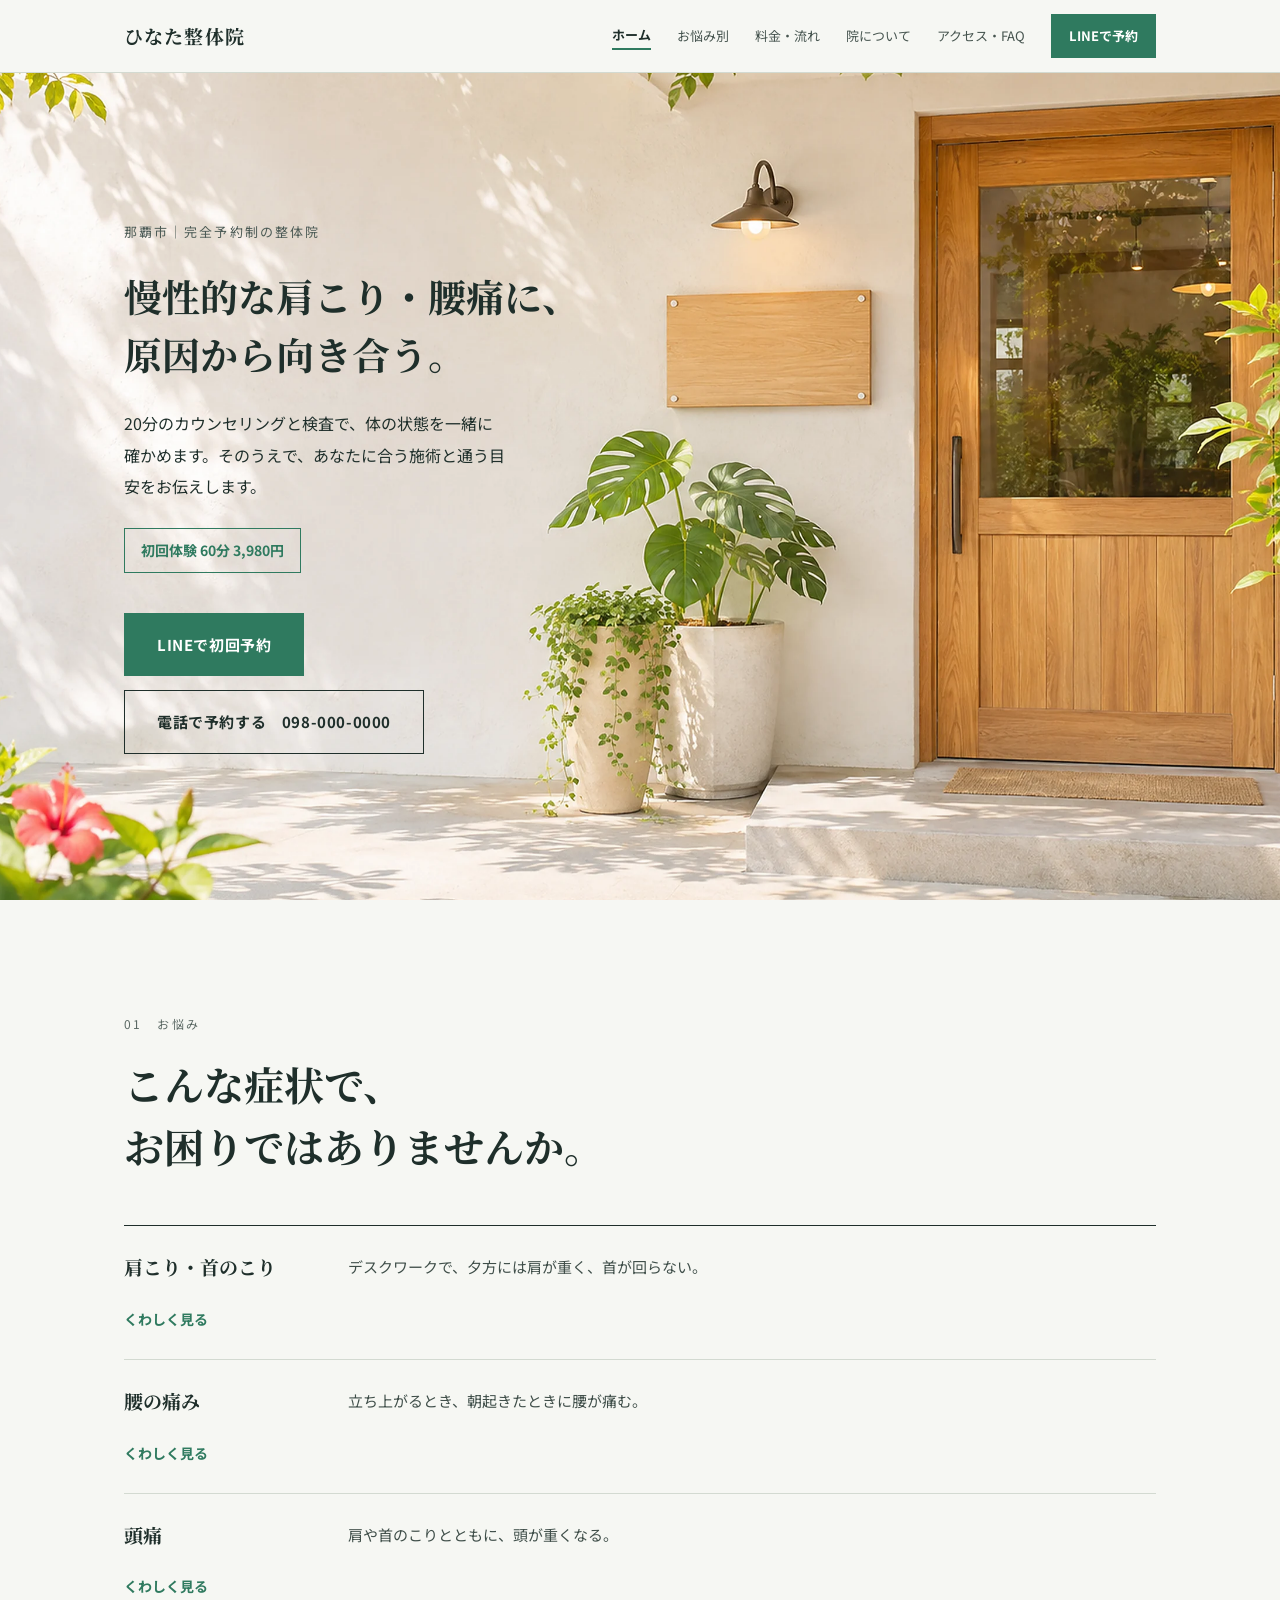
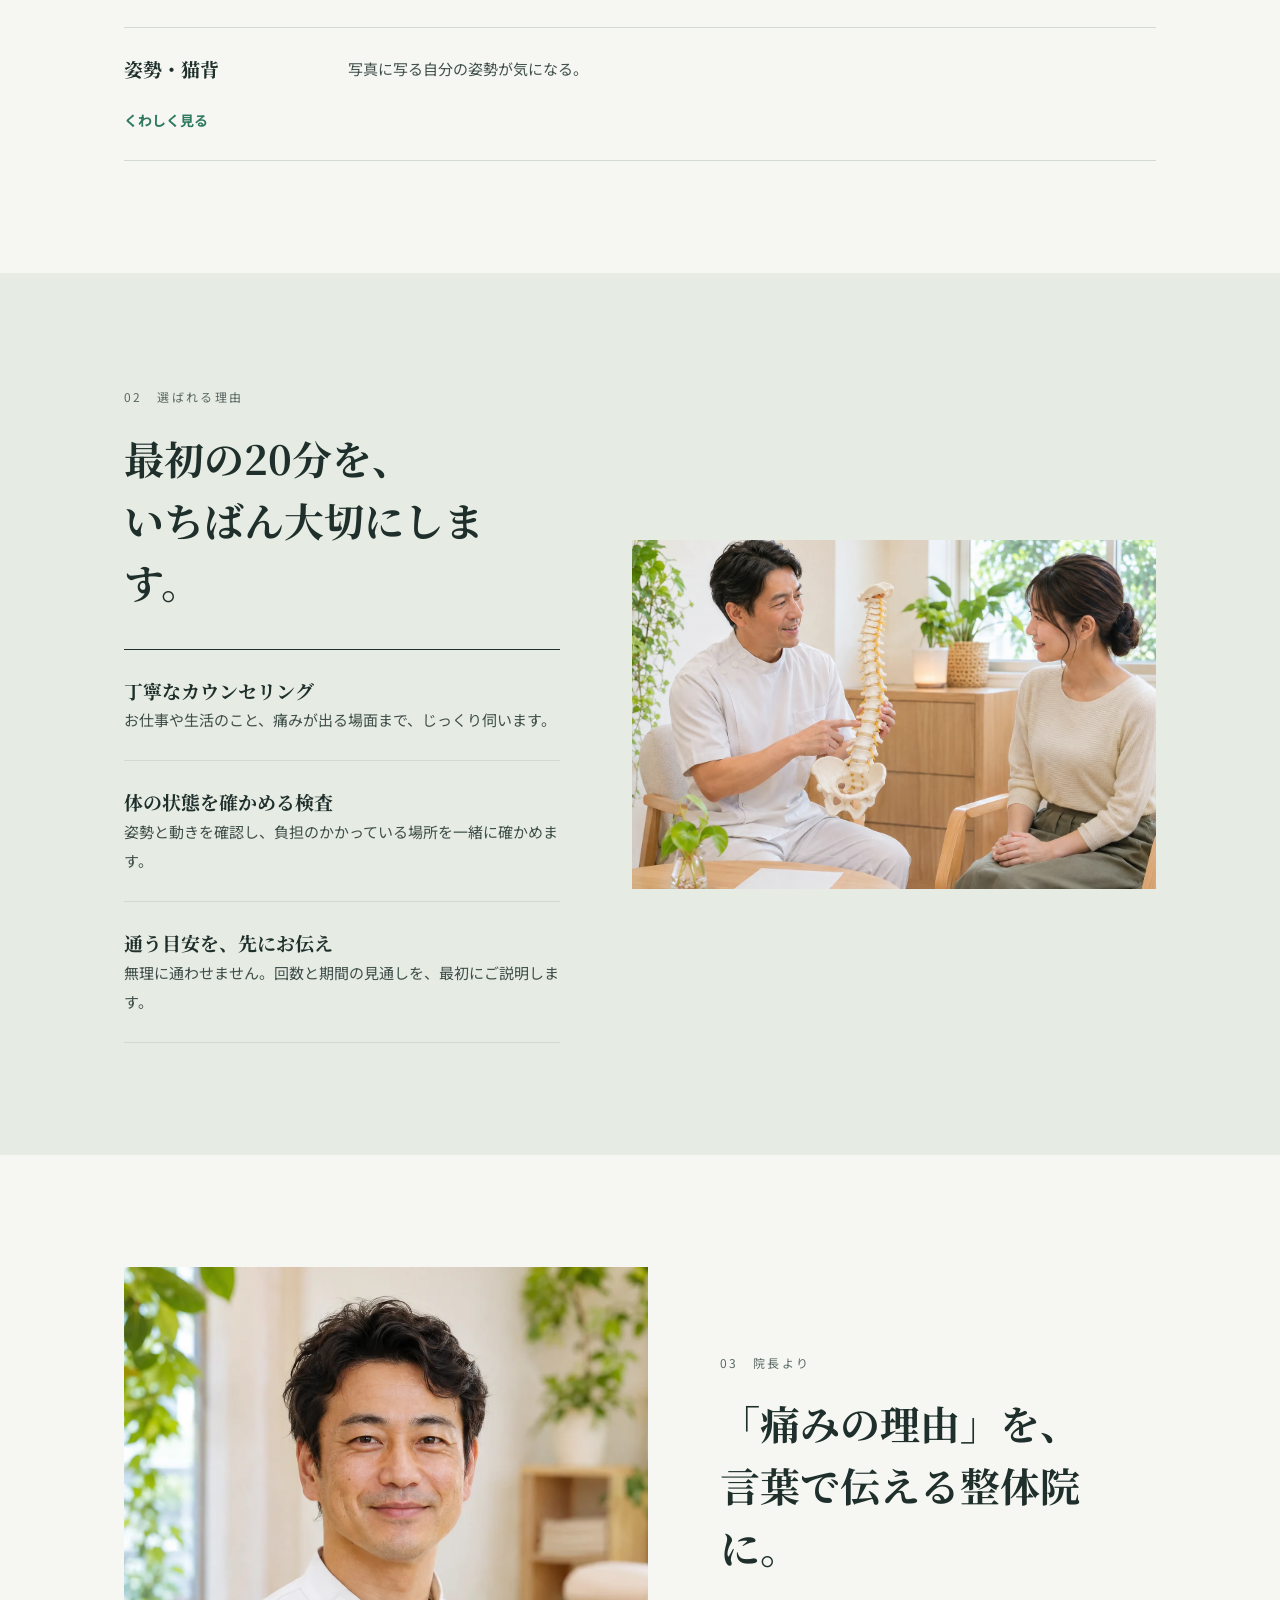
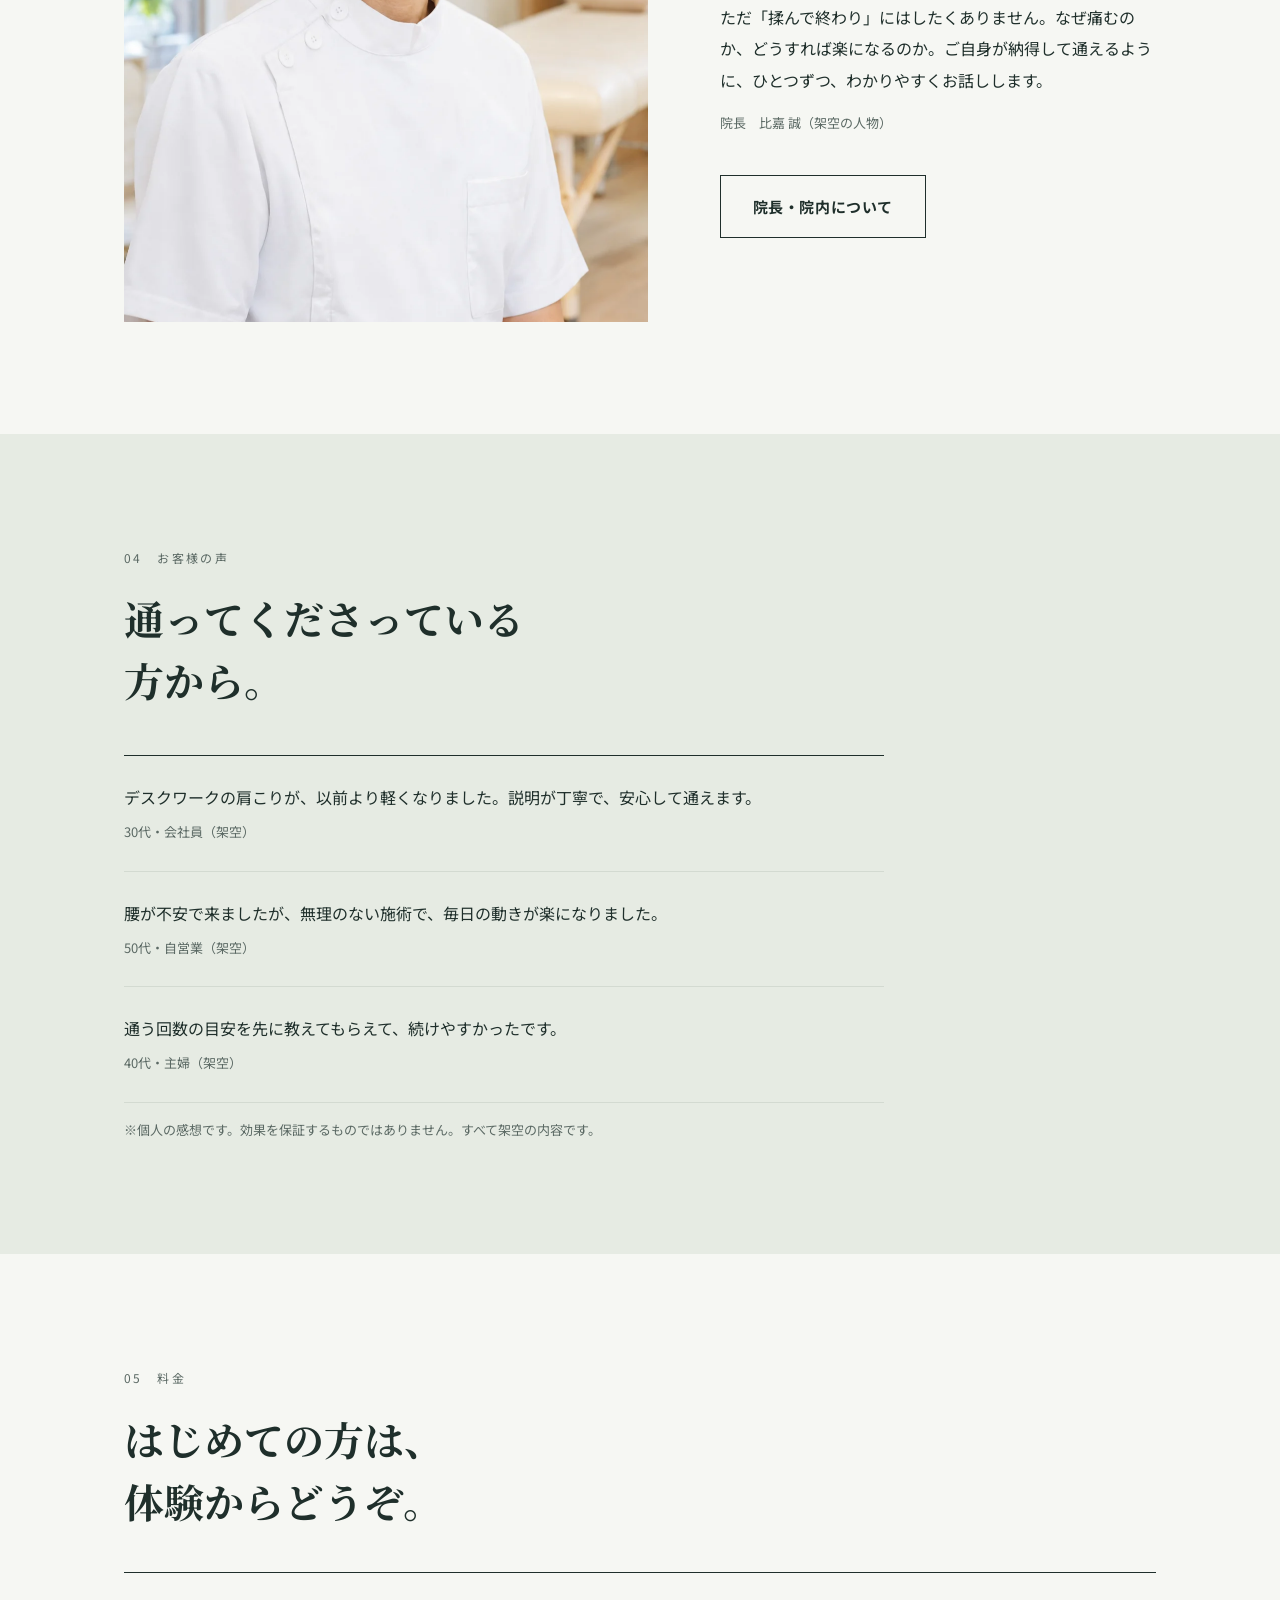
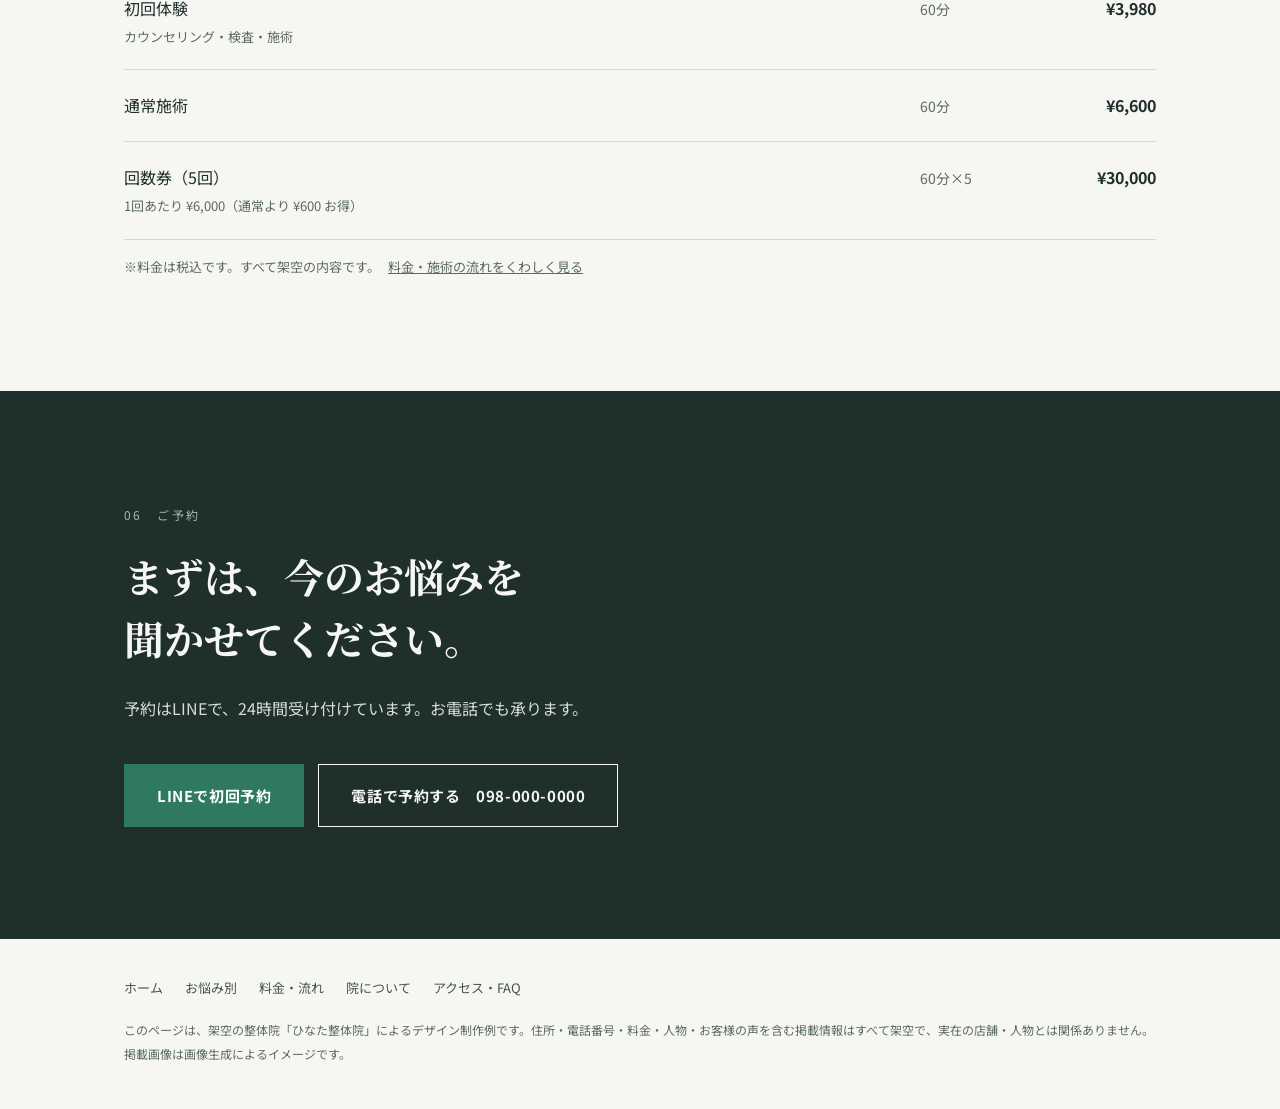
==== commit 9c739454: "中優先度の改善（電話番号表示・見出し・経歴や料金の充実・外観写真・一覧の整理など） Co-Authored-By: Claude Sonnet 5.5 <noreply@anthropic.com>" ====
--- a/index.html
+++ b/index.html
@@ -50,7 +50,7 @@
         <span class="offer">初回体験 60分 3,980円</span>
         <div class="actions">
           <a class="btn primary" href="#" data-link="line">LINEで初回予約</a>
-          <a class="btn ghost" href="tel:0980000000">電話で予約する</a>
+          <a class="btn ghost" href="tel:0980000000">電話で予約する　098-000-0000</a>
         </div>
       </div>
     </div>
@@ -117,7 +117,7 @@
       <div class="price">
         <div class="row"><div>初回体験<small>カウンセリング・検査・施術</small></div><span>60分</span><em>¥3,980</em></div>
         <div class="row"><div>通常施術</div><span>60分</span><em>¥6,600</em></div>
-        <div class="row"><div>回数券（5回）</div><span>60分×5</span><em>¥30,000</em></div>
+        <div class="row"><div>回数券（5回）<small>1回あたり ¥6,000（通常より ¥600 お得）</small></div><span>60分×5</span><em>¥30,000</em></div>
       </div>
       <p class="note">※料金は税込です。すべて架空の内容です。<a href="price.html" style="margin-left:8px">料金・施術の流れをくわしく見る</a></p>
     </div>
@@ -130,7 +130,7 @@
       <p class="lead">予約はLINEで、24時間受け付けています。お電話でも承ります。</p>
       <div class="actions">
         <a class="btn primary" href="#" data-link="line">LINEで初回予約</a>
-        <a class="btn ghost" href="tel:0980000000">電話で予約する</a>
+        <a class="btn ghost" href="tel:0980000000">電話で予約する　098-000-0000</a>
       </div>
     </div>
   </section>
--- a/style.css
+++ b/style.css
@@ -1,4 +1,4 @@
-:root{--ink:#1f2f2b;--paper:#f6f7f3;--sand:#e6ebe3;--accent:#2f7a5f;--mute:#667570;--line:#d3dad1;--gutter:24px}
+:root{--ink:#1f2f2b;--paper:#f6f7f3;--sand:#e6ebe3;--accent:#2f7a5f;--mute:#5b6964;--line:#d3dad1;--gutter:24px}
 *{box-sizing:border-box;margin:0;padding:0}
 html{scroll-behavior:smooth}
 body{font-family:"Noto Sans JP",sans-serif;color:var(--ink);background:var(--paper);line-height:1.95;font-size:16px;-webkit-font-smoothing:antialiased}
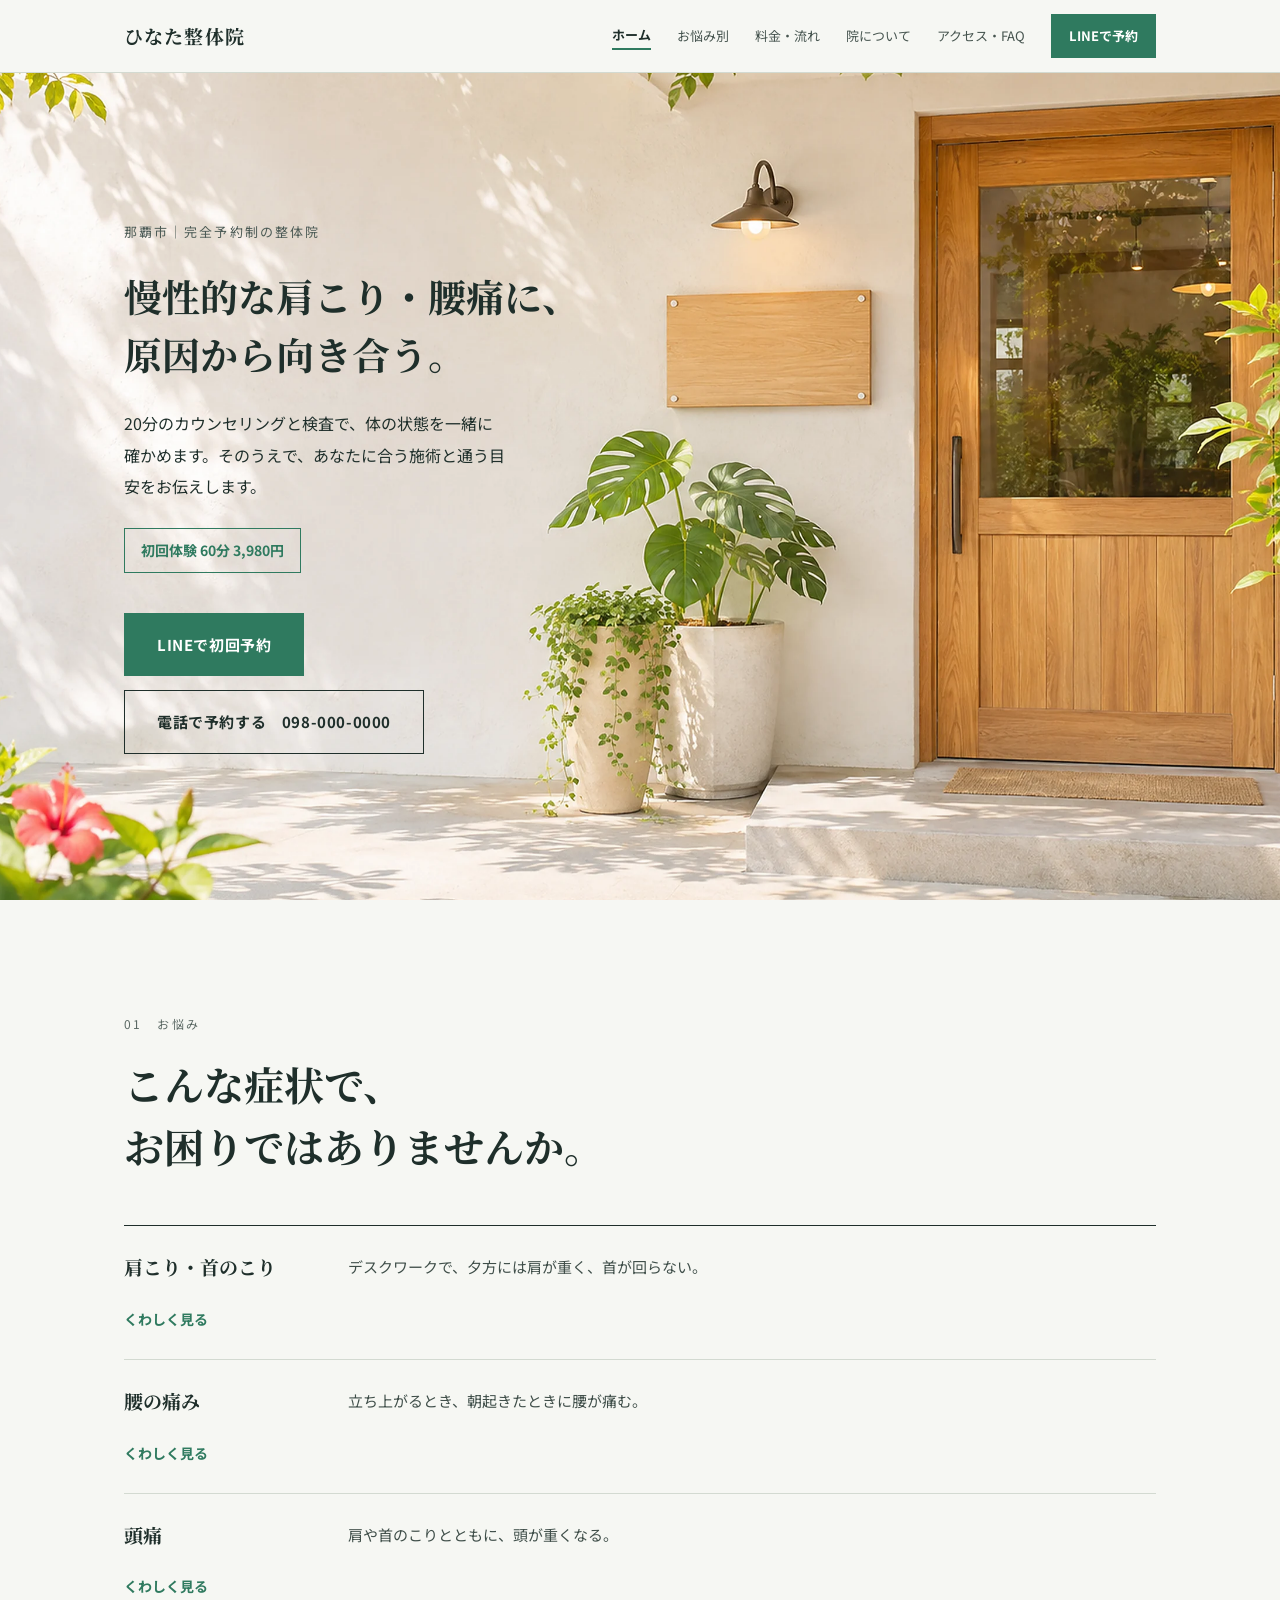
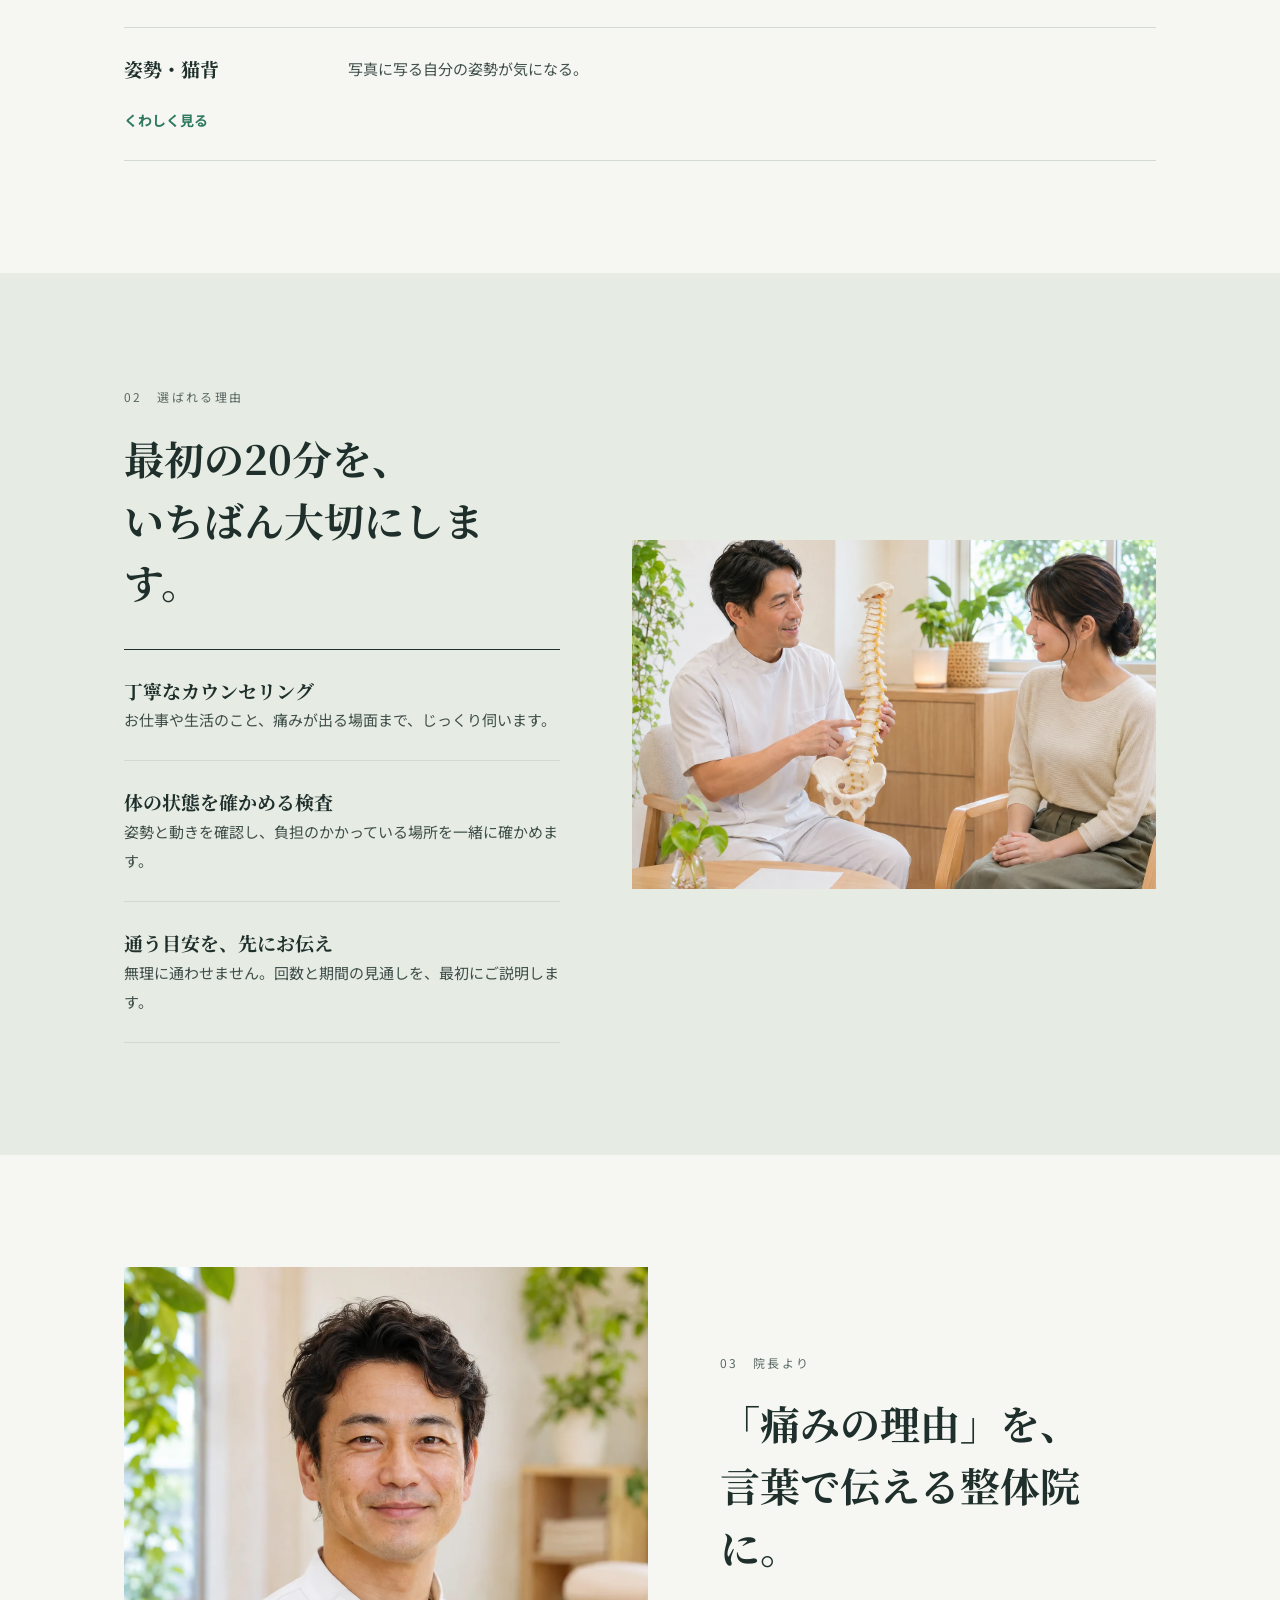
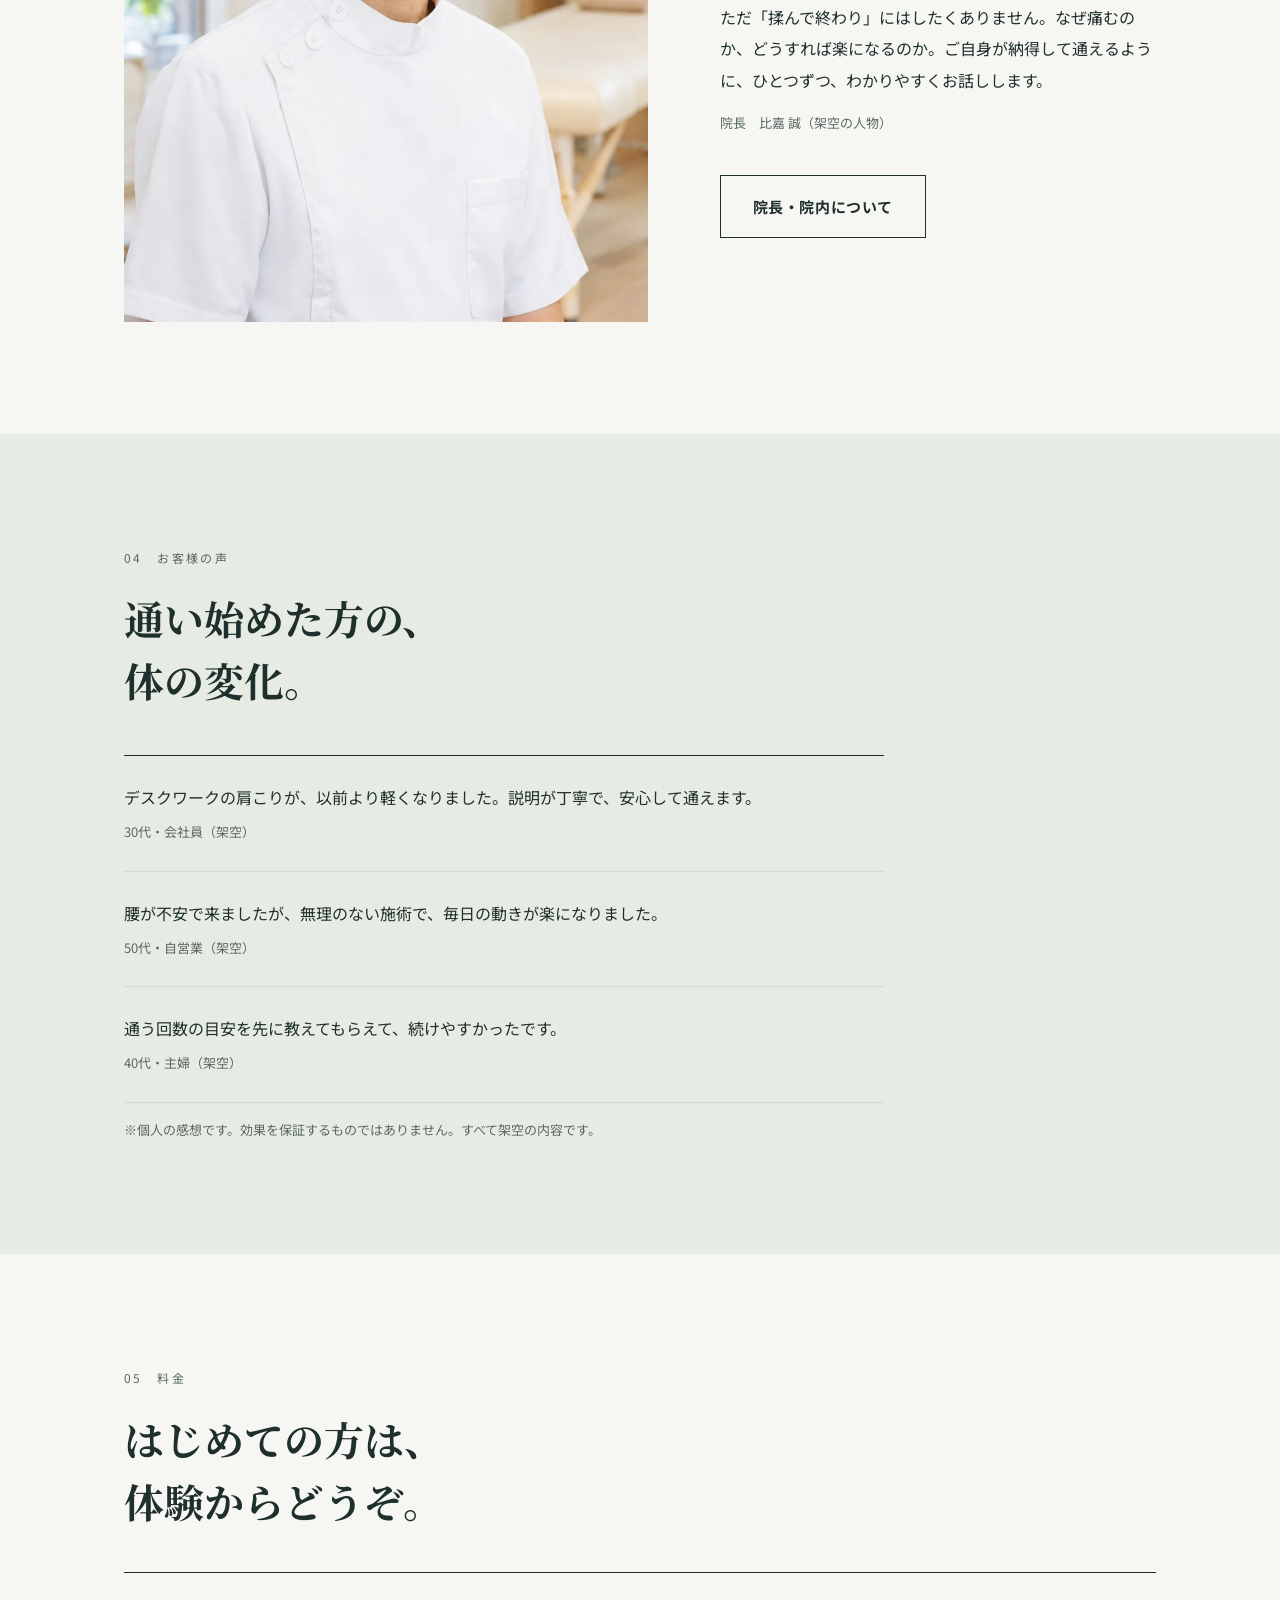
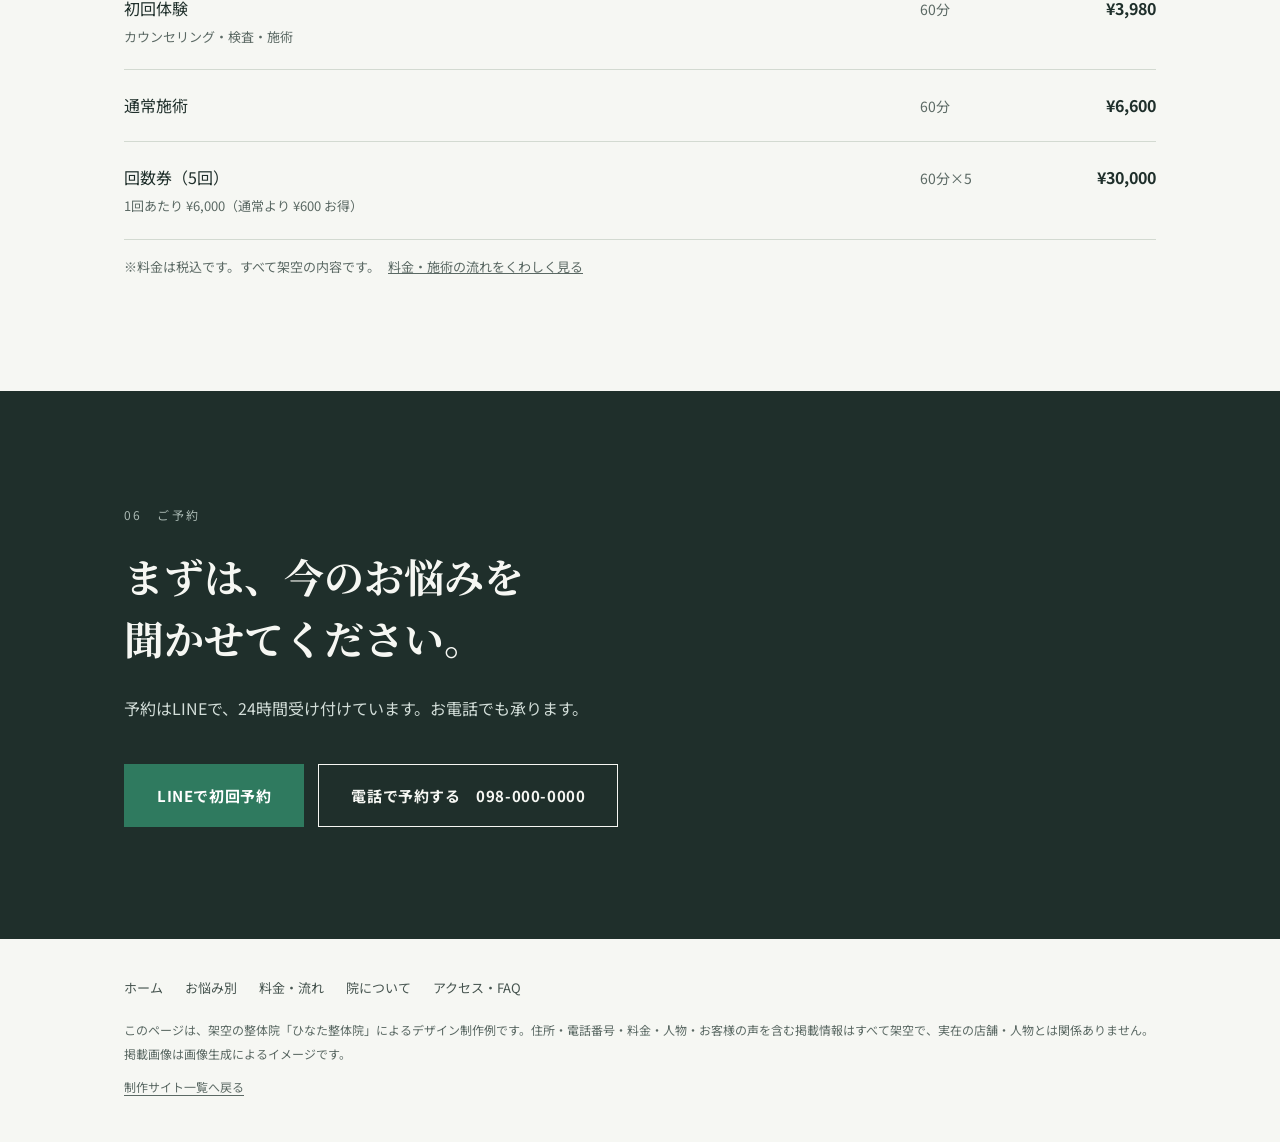
==== commit c3b1145c: "低優先度の改善（画像サイズ指定・フッターリンク・メニュー/FAQ追加・スタイル整理・FAQの文字色修正） Co-Authored-By: Claude Sonnet 5.5 <noreply@anth" ====
--- a/index.html
+++ b/index.html
@@ -41,7 +41,7 @@
 
 <main>
   <div class="hero">
-    <img fetchpriority="high" decoding="async" src="images/hero.webp" alt="ひなた整体院の入口">
+    <img fetchpriority="high" decoding="async" width="2560" height="1441" src="images/hero.webp" alt="ひなた整体院の入口">
     <div class="wrap">
       <div class="copy">
         <p class="sub">那覇市｜完全予約制の整体院</p>
@@ -74,19 +74,19 @@
       <div>
         <p class="label">02　選ばれる理由</p>
         <h2>最初の20分を、<br>いちばん大切にします。</h2>
-        <ul class="rows" style="margin-top:36px">
-          <li style="grid-template-columns:1fr"><div><h3>丁寧なカウンセリング</h3><p>お仕事や生活のこと、痛みが出る場面まで、じっくり伺います。</p></div></li>
-          <li style="grid-template-columns:1fr"><div><h3>体の状態を確かめる検査</h3><p>姿勢と動きを確認し、負担のかかっている場所を一緒に確かめます。</p></div></li>
-          <li style="grid-template-columns:1fr"><div><h3>通う目安を、先にお伝え</h3><p>無理に通わせません。回数と期間の見通しを、最初にご説明します。</p></div></li>
+        <ul class="rows mt36 col1">
+          <li><div><h3>丁寧なカウンセリング</h3><p>お仕事や生活のこと、痛みが出る場面まで、じっくり伺います。</p></div></li>
+          <li><div><h3>体の状態を確かめる検査</h3><p>姿勢と動きを確認し、負担のかかっている場所を一緒に確かめます。</p></div></li>
+          <li><div><h3>通う目安を、先にお伝え</h3><p>無理に通わせません。回数と期間の見通しを、最初にご説明します。</p></div></li>
         </ul>
       </div>
-      <img class="land" src="images/counseling.webp" alt="院長が脊柱の模型で説明するカウンセリングの様子" loading="lazy" decoding="async">
+      <img class="land" width="1536" height="1024" src="images/counseling.webp" alt="院長が脊柱の模型で説明するカウンセリングの様子" loading="lazy" decoding="async">
     </div>
   </section>
 
   <section>
     <div class="wrap split rev mobfirst">
-      <img class="port" src="images/doctor.webp" alt="院長の比嘉誠" loading="lazy" decoding="async">
+      <img class="port" width="1122" height="1402" src="images/doctor.webp" alt="院長の比嘉誠" loading="lazy" decoding="async">
       <div>
         <p class="label">03　院長より</p>
         <h2>「痛みの理由」を、<br>言葉で伝える整体院に。</h2>
@@ -100,7 +100,7 @@
   <section class="tint voice">
     <div class="wrap">
       <p class="label">04　お客様の声</p>
-      <h2>通ってくださっている<br>方から。</h2>
+      <h2>通い始めた方の、<br>体の変化。</h2>
       <ul>
         <li><p>デスクワークの肩こりが、以前より軽くなりました。説明が丁寧で、安心して通えます。</p><span>30代・会社員（架空）</span></li>
         <li><p>腰が不安で来ましたが、無理のない施術で、毎日の動きが楽になりました。</p><span>50代・自営業（架空）</span></li>
@@ -119,7 +119,7 @@
         <div class="row"><div>通常施術</div><span>60分</span><em>¥6,600</em></div>
         <div class="row"><div>回数券（5回）<small>1回あたり ¥6,000（通常より ¥600 お得）</small></div><span>60分×5</span><em>¥30,000</em></div>
       </div>
-      <p class="note">※料金は税込です。すべて架空の内容です。<a href="price.html" style="margin-left:8px">料金・施術の流れをくわしく見る</a></p>
+      <p class="note">※料金は税込です。すべて架空の内容です。<a class="note-link" href="price.html">料金・施術の流れをくわしく見る</a></p>
     </div>
   </section>
 
@@ -139,7 +139,7 @@
 <footer>
   <div class="wrap">
     <nav><a href="index.html">ホーム</a><a href="symptoms.html">お悩み別</a><a href="price.html">料金・流れ</a><a href="about.html">院について</a><a href="access.html">アクセス・FAQ</a></nav>
-    このページは、架空の整体院「ひなた整体院」によるデザイン制作例です。住所・電話番号・料金・人物・お客様の声を含む掲載情報はすべて架空で、実在の店舗・人物とは関係ありません。掲載画像は画像生成によるイメージです。
+    このページは、架空の整体院「ひなた整体院」によるデザイン制作例です。住所・電話番号・料金・人物・お客様の声を含む掲載情報はすべて架空で、実在の店舗・人物とは関係ありません。掲載画像は画像生成によるイメージです。<p class="back"><a href="https://agarieyrn-create.github.io/">制作サイト一覧へ戻る</a></p>
   </div>
 </footer>
 
--- a/style.css
+++ b/style.css
@@ -127,3 +127,18 @@
   .bar a.main{background:var(--accent);color:#fff}
   .bar a+a{border-left:1px solid var(--line)}
 }
+
+/* 個別調整（HTMLに直接書いていた指定をクラスにしたもの） */
+.sec-t24{padding-top:24px}.sec-t32{padding-top:32px}.sec-t40{padding-top:40px}
+.rows.mt0{margin-top:0}.rows.mt32{margin-top:32px}.rows.mt36{margin-top:36px}
+.rows.col1 li{grid-template-columns:1fr}
+.rows.kv li{grid-template-columns:100px 1fr}
+.rows.kv h3{font-size:15px}
+.rows.kv200 li{grid-template-columns:200px 1fr}
+.price.mt0,.info.mt0{margin-top:0}
+.split.mt48{margin-top:48px}.split.mt72{margin-top:72px}
+.sub-h3{font-size:20px}
+.lead.mt10{margin-top:10px}
+.name-role{display:block;font-size:14px;font-weight:400;color:var(--mute);margin-top:4px}
+.note-link{margin-left:8px}
+.sr{position:absolute;width:1px;height:1px;overflow:hidden;clip:rect(0 0 0 0);white-space:nowrap}
--- a/motion.css
+++ b/motion.css
@@ -41,3 +41,7 @@
 
 /* ヒーローの5番目の要素 */
 .mo .hero .copy>*:nth-child(5){animation-delay:.75s}
+
+/* フッターの「一覧へ戻る」リンク */
+footer .back{margin-top:10px;font-size:12px}
+footer .back a{text-decoration:underline;text-underline-offset:3px}
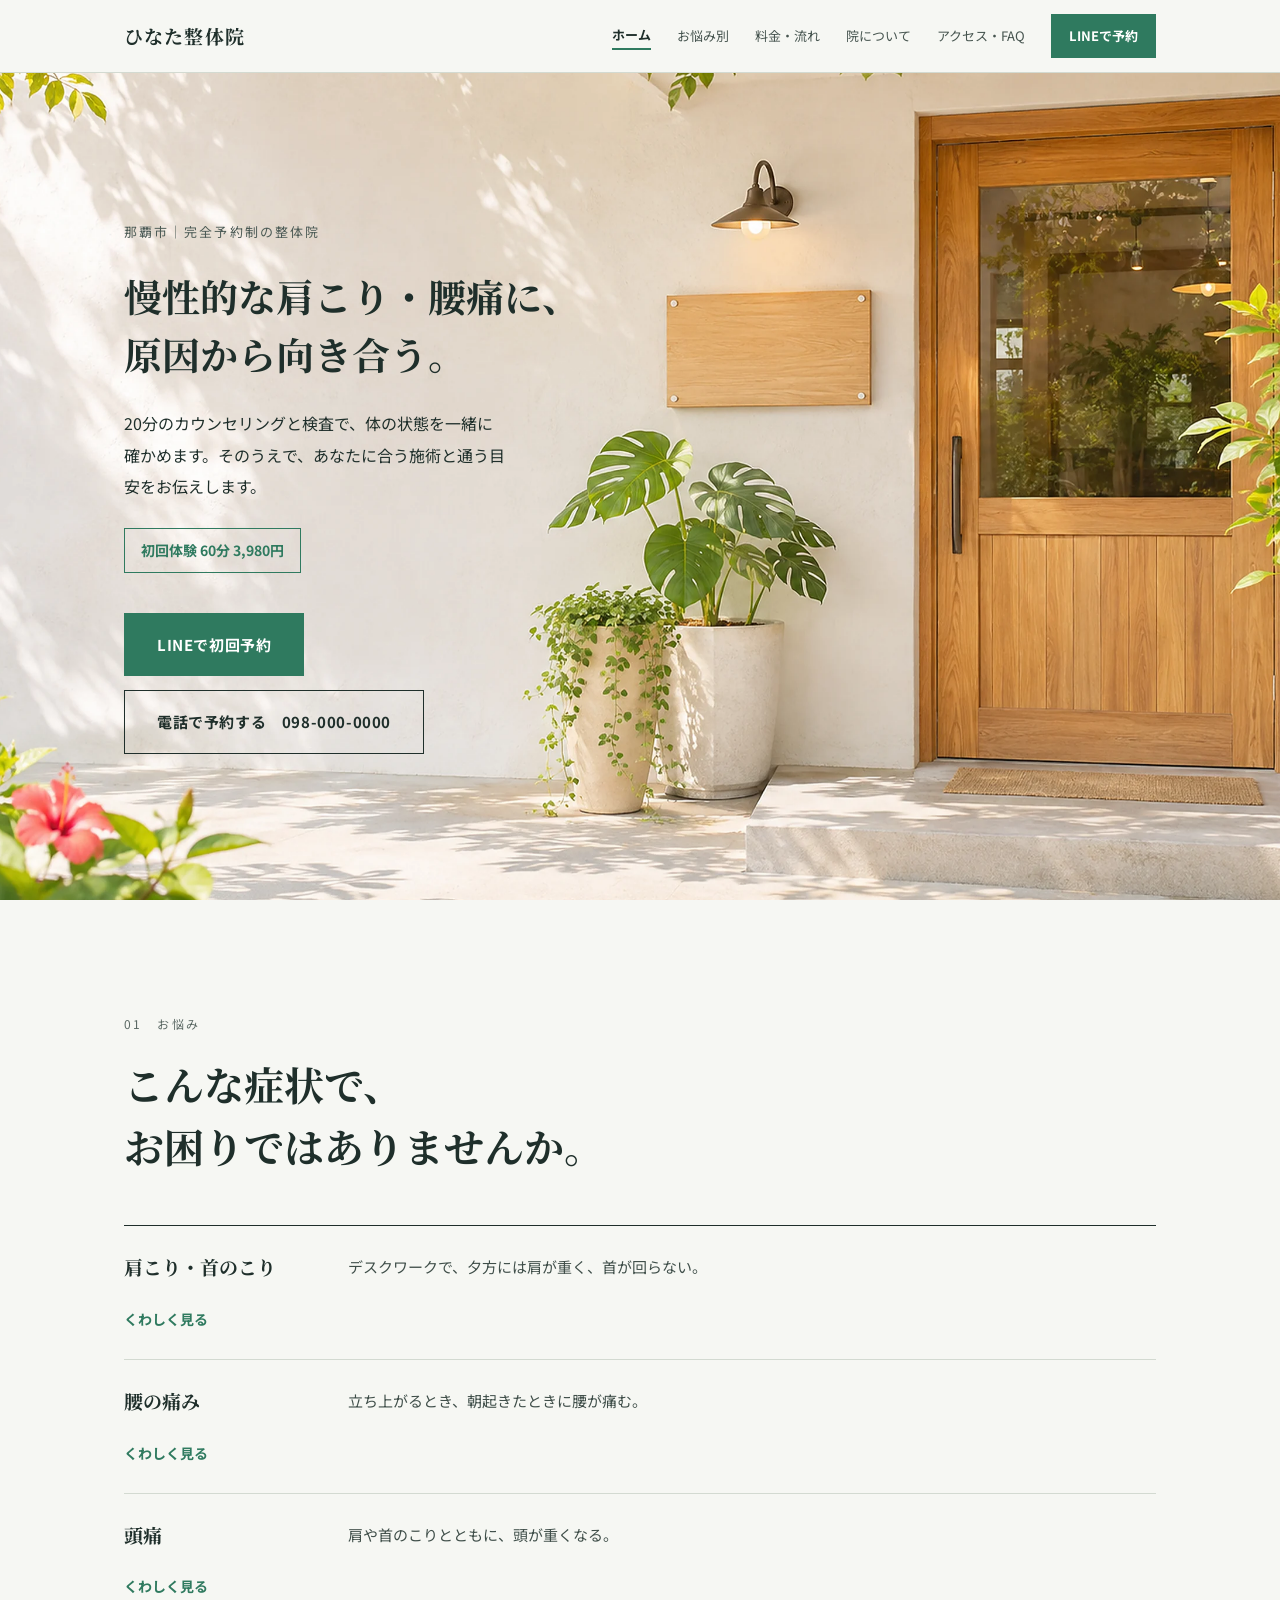
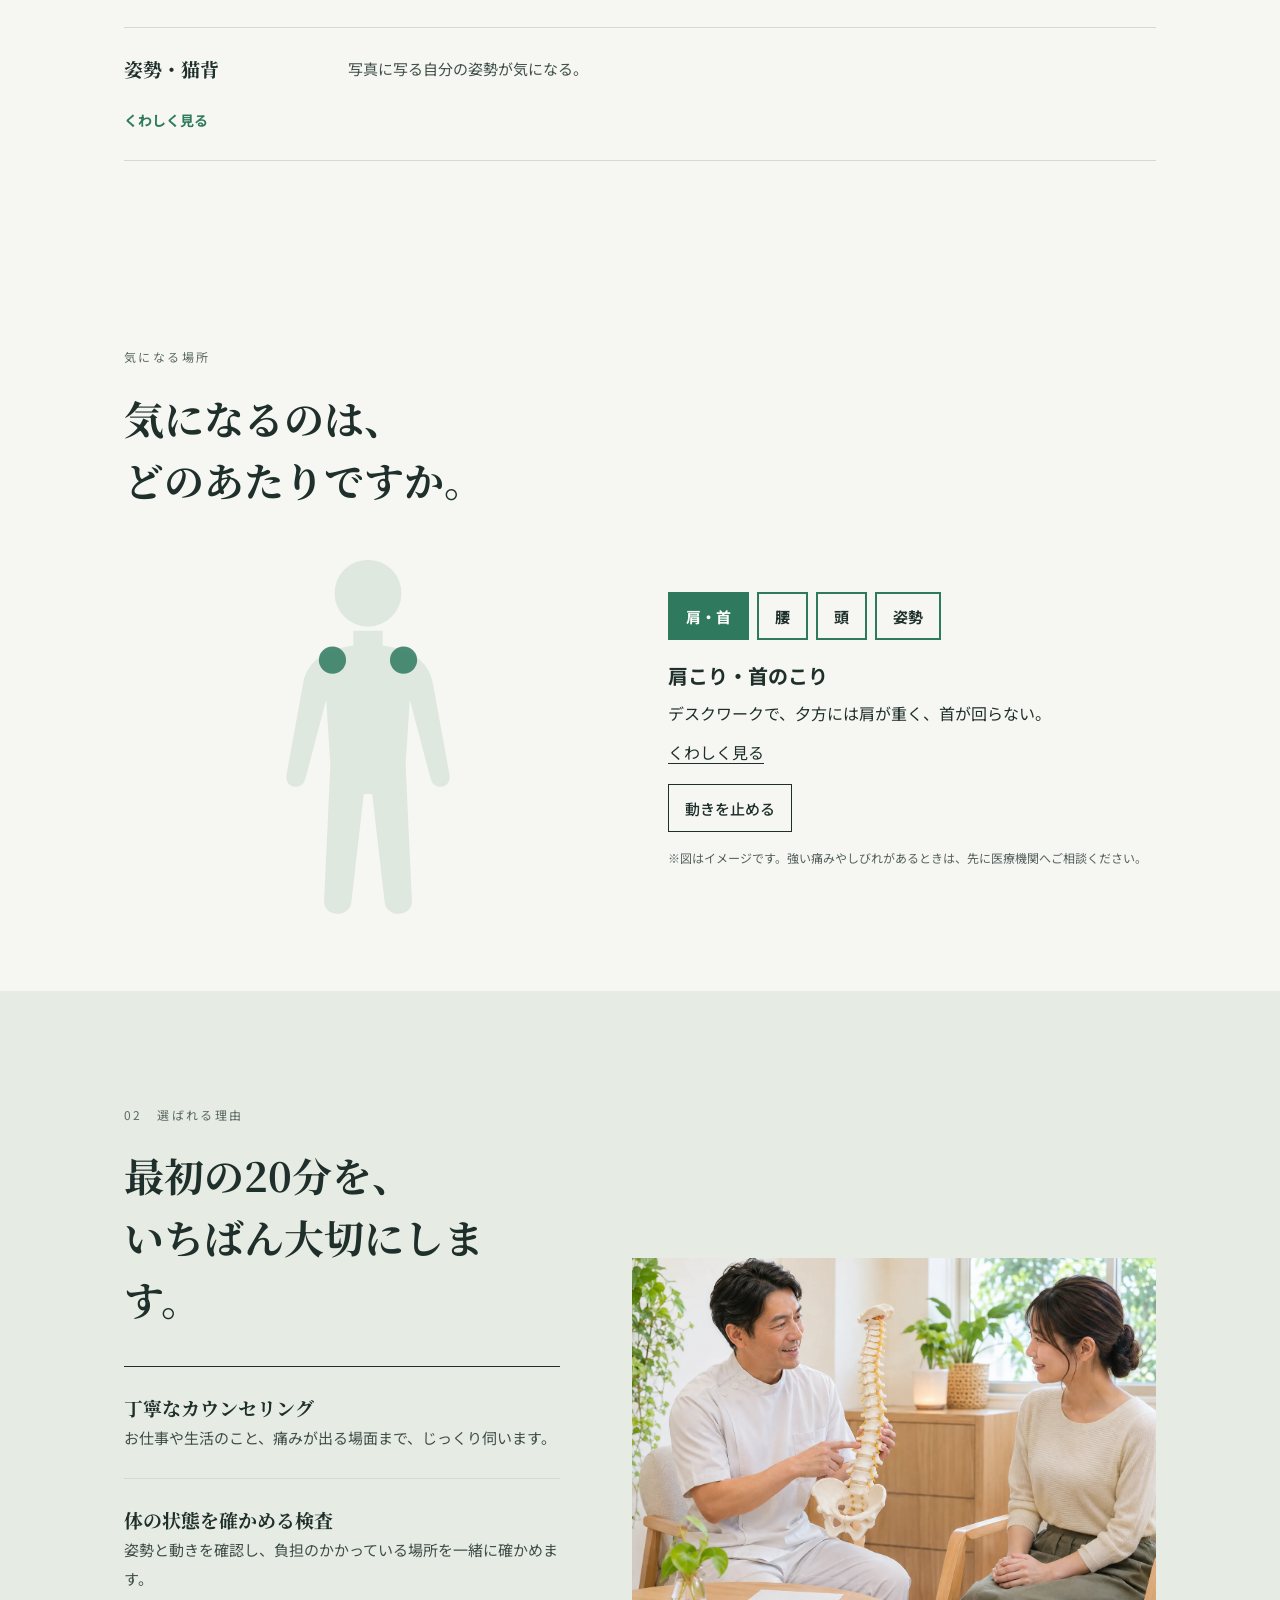
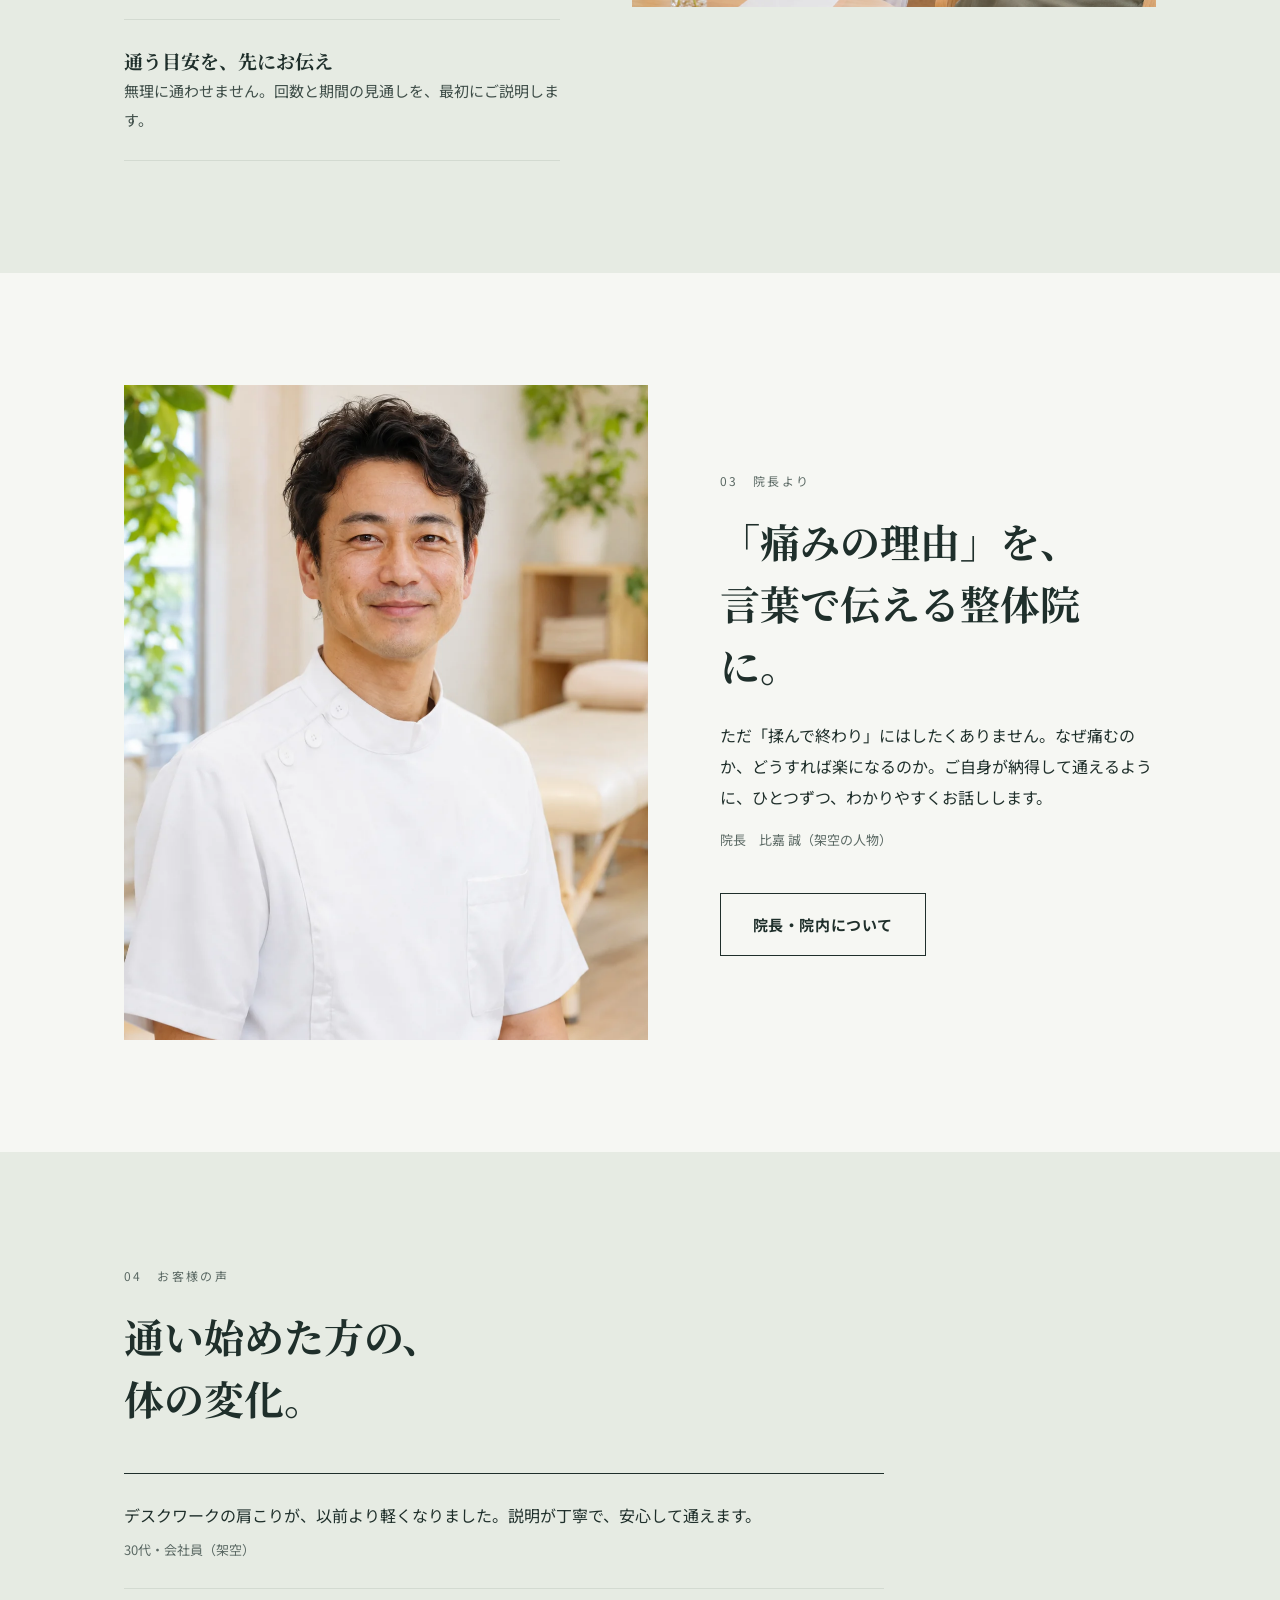
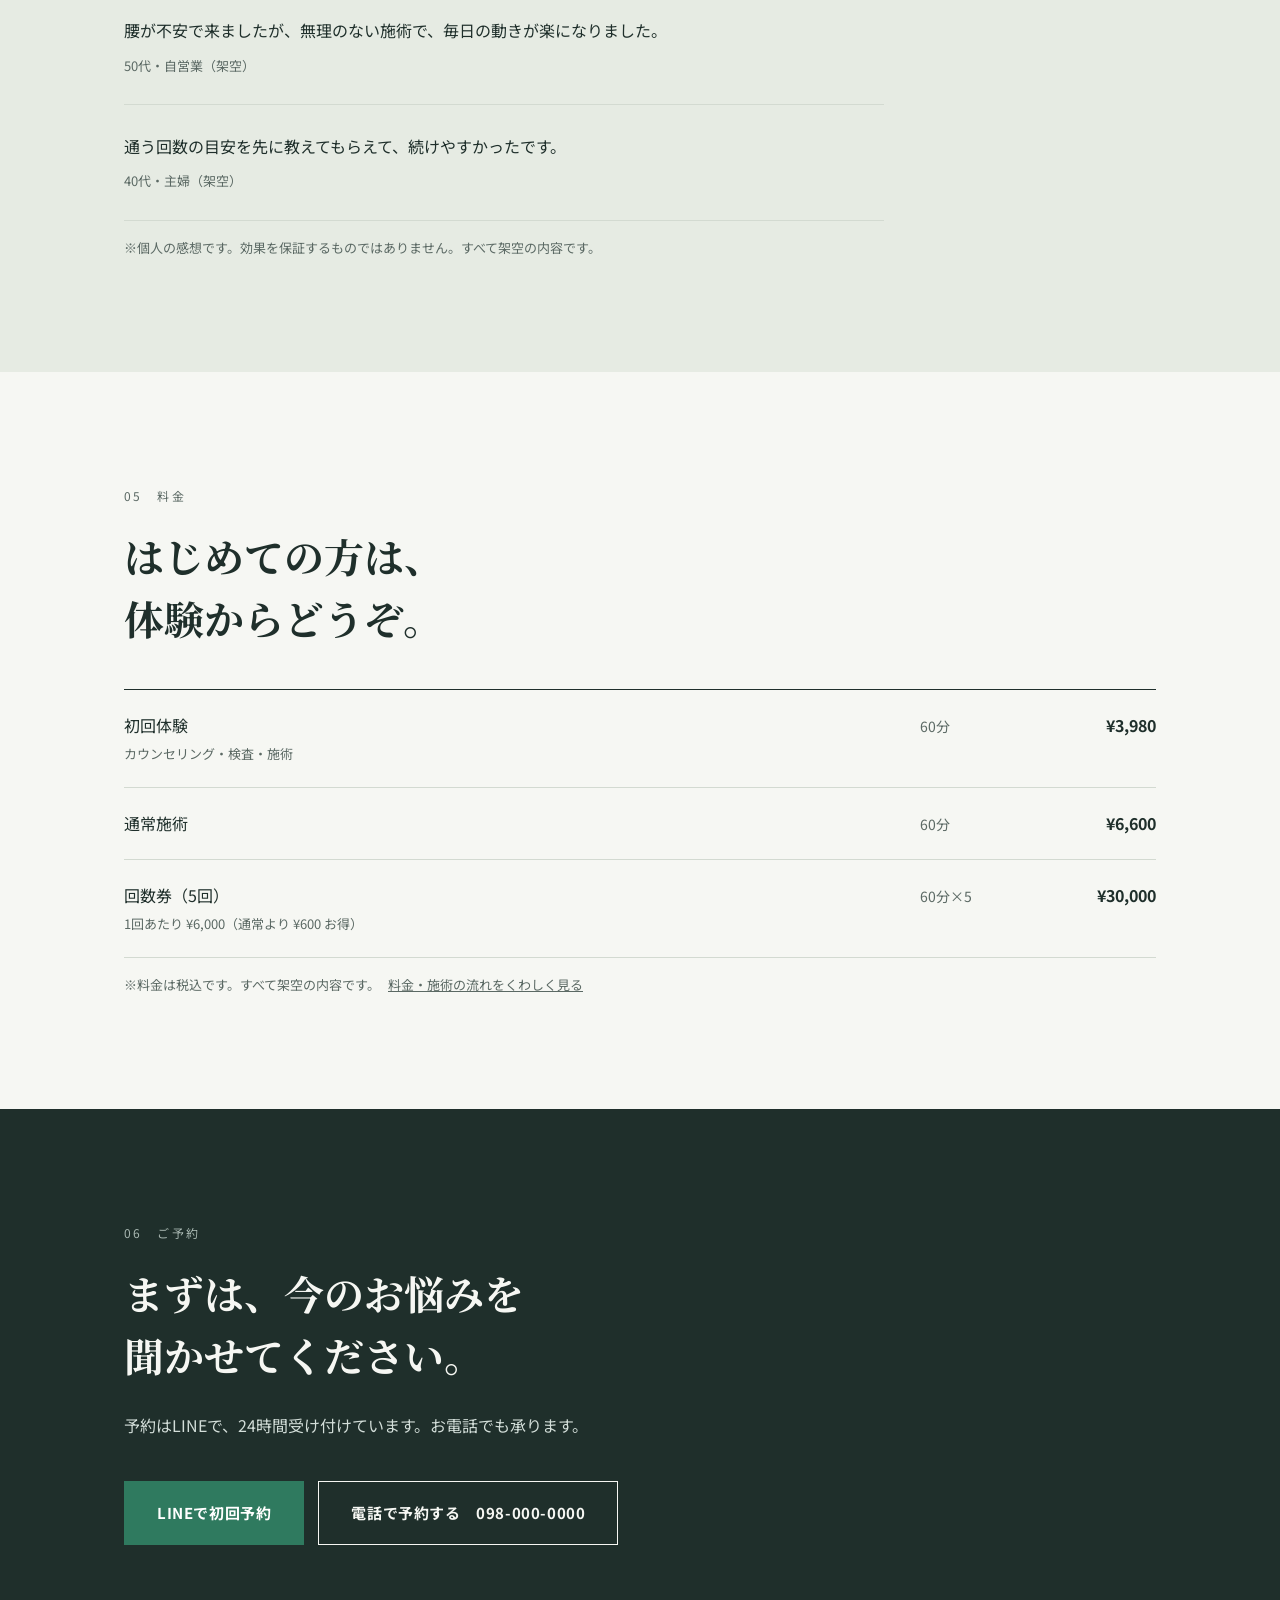
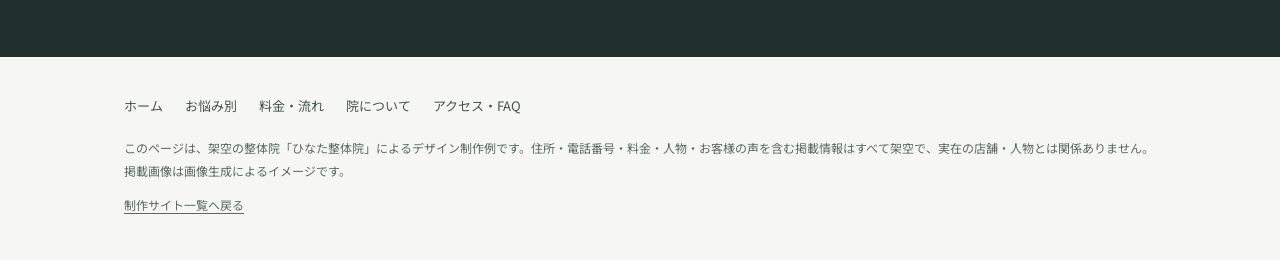
==== commit 583dc2c7: "業種に合わせた動きのセクションを追加 Co-Authored-By: Claude Sonnet 5.5 <noreply@anthropic.com> Claude-Session: https:/" ====
--- a/index.html
+++ b/index.html
@@ -23,6 +23,7 @@
 <link rel="stylesheet" href="style.css">
 <link rel="stylesheet" href="motion.css">
 <link rel="preload" as="image" href="images/hero.webp">
+<link rel="stylesheet" href="extra.css">
 </head>
 <body>
 <header>
@@ -66,6 +67,17 @@
         <li><h3>頭痛</h3><p>肩や首のこりとともに、頭が重くなる。</p><a href="symptoms.html#head">くわしく見る</a></li>
         <li><h3>姿勢・猫背</h3><p>写真に写る自分の姿勢が気になる。</p><a href="symptoms.html#posture">くわしく見る</a></li>
       </ul>
+    </div>
+  </section>
+
+  <section class="x-sec x-demo x-hinata" data-demo="4000,4000,4000,4000">
+    <div class="wrap">
+      <p class="label">気になる場所</p>
+      <h2>気になるのは、<br>どのあたりですか。</h2>
+      <div class="x-grid">
+        <div class="x-stage"><svg viewBox="0 0 220 360" aria-hidden="true"><g class="body"><circle cx="110" cy="48" r="32"/><path d="M96 84h28v14c26 4 44 14 48 36l16 88c2 12-14 16-18 4l-20-76-4 62 6 130c1 16-24 17-26 2l-12-104h-8L94 344c-2 15-27 14-26-2l6-130-4-62-20 76c-4 12-20 8-18-4l16-88c4-22 22-32 48-36z"/></g><path class="spine" d="M110 90C122 120 98 160 110 200" pathLength="1"/><g class="pt p0"><circle cx="76" cy="112" r="13"/><circle cx="144" cy="112" r="13"/></g><g class="pt p1"><circle cx="110" cy="188" r="17"/></g><g class="pt p2"><circle cx="110" cy="38" r="15"/></g><g class="pt p3"><circle cx="110" cy="130" r="10"/></g></svg></div>
+        <div><div class="x-tabs" role="group" aria-label="表示を選ぶ"><button type="button" data-go="0" aria-pressed="false">肩・首</button><button type="button" data-go="1" aria-pressed="false">腰</button><button type="button" data-go="2" aria-pressed="false">頭</button><button type="button" data-go="3" aria-pressed="false">姿勢</button></div><div class="x-panels"><div data-panel="0"><b>肩こり・首のこり</b><p>デスクワークで、夕方には肩が重く、首が回らない。<br><a href="symptoms.html#shoulder">くわしく見る</a></p></div><div data-panel="1"><b>腰の痛み</b><p>立ち上がるとき、朝起きたときに腰が痛む。<br><a href="symptoms.html#back">くわしく見る</a></p></div><div data-panel="2"><b>頭痛</b><p>肩や首のこりとともに、頭が重くなる。<br><a href="symptoms.html#head">くわしく見る</a></p></div><div data-panel="3"><b>姿勢・猫背</b><p>写真に写る自分の姿勢が気になる。<br><a href="symptoms.html#posture">くわしく見る</a></p></div></div><button type="button" class="x-play" data-play>動きを止める</button><p class="x-note">※図はイメージです。強い痛みやしびれがあるときは、先に医療機関へご相談ください。</p></div>
+      </div>
     </div>
   </section>
 
@@ -146,5 +158,6 @@
 <nav class="bar" aria-label="ご予約"><a class="main" href="#" data-link="line">LINEで予約</a><a href="tel:0980000000">電話</a></nav>
 <script src="links.js" defer></script>
 <script src="motion.js" defer></script>
+<script src="extra.js" defer></script>
 </body>
 </html>
--- a/extra.css
+++ b/extra.css
@@ -0,0 +1,31 @@
+/* 見せ場の動き（共通） */
+.x-sec{padding:72px 0;overflow:hidden}
+.x-grid{display:grid;grid-template-columns:1fr 1fr;gap:20px 56px;align-items:center;margin-top:32px}
+.x-stage{position:relative;min-width:0;width:100%;max-width:380px;margin:0 auto}
+.x-tabs{display:flex;flex-wrap:wrap;gap:8px}
+.x-tabs button,.x-play{font:inherit;font-size:15px;font-weight:700;line-height:1.4;min-height:48px;padding:10px 16px;border:2px solid var(--x);background:transparent;color:inherit;cursor:pointer}
+.x-tabs button[aria-pressed=true]{background:var(--x);color:var(--xon,#fff)}
+.x-play{margin-top:16px;border-width:1px;border-color:currentColor;font-weight:500}
+.x-panels{display:grid;margin-top:20px}
+.x-panels>div{grid-area:1/1;opacity:0;visibility:hidden;transform:translateY(10px);transition:opacity .6s,transform .6s,visibility .6s}
+.x-panels>.on{opacity:1;visibility:visible;transform:none}
+.x-panels b{display:block;font-size:20px;line-height:1.6}
+.x-panels p{margin-top:6px}
+.x-panels a{display:inline-block;margin-top:8px;text-underline-offset:4px}
+.x-note{margin-top:14px;font-size:12px;opacity:.75}
+.x-demo:not(.ready) :is(.x-tabs,.x-play){display:none}
+.x-demo:not(.ready) .x-panels{display:block}
+.x-demo:not(.ready) .x-panels>div{opacity:1;visibility:visible;transform:none;margin-bottom:14px}
+.paused .x-stage *{animation-play-state:paused!important}
+@media(max-width:820px){.x-sec{padding:56px 0}.x-grid{grid-template-columns:1fr}}
+@media(prefers-reduced-motion:reduce){.x-stage *,.x-panels>div{animation:none!important;transition:none!important}}
+.x-hinata{--x:var(--accent)}
+.x-hinata .x-stage{max-width:230px}
+.x-hinata svg{display:block;width:100%}
+.x-hinata .body{fill:#dfe8df}
+.x-hinata .spine{fill:none;stroke:var(--x);stroke-width:4;stroke-linecap:round;stroke-dasharray:1;stroke-dashoffset:1;transition:stroke-dashoffset 1.2s}
+.x-hinata[data-step="3"] .spine{stroke-dashoffset:0}
+.x-hinata .pt{opacity:0;transition:opacity .5s}
+.x-hinata .pt circle{fill:var(--x);transform-box:fill-box;transform-origin:center;animation:xPulse 1.8s ease-in-out infinite}
+.x-hinata[data-step="0"] .p0,.x-hinata[data-step="1"] .p1,.x-hinata[data-step="2"] .p2,.x-hinata[data-step="3"] .p3{opacity:.85}
+@keyframes xPulse{50%{transform:scale(1.35);opacity:.45}}
